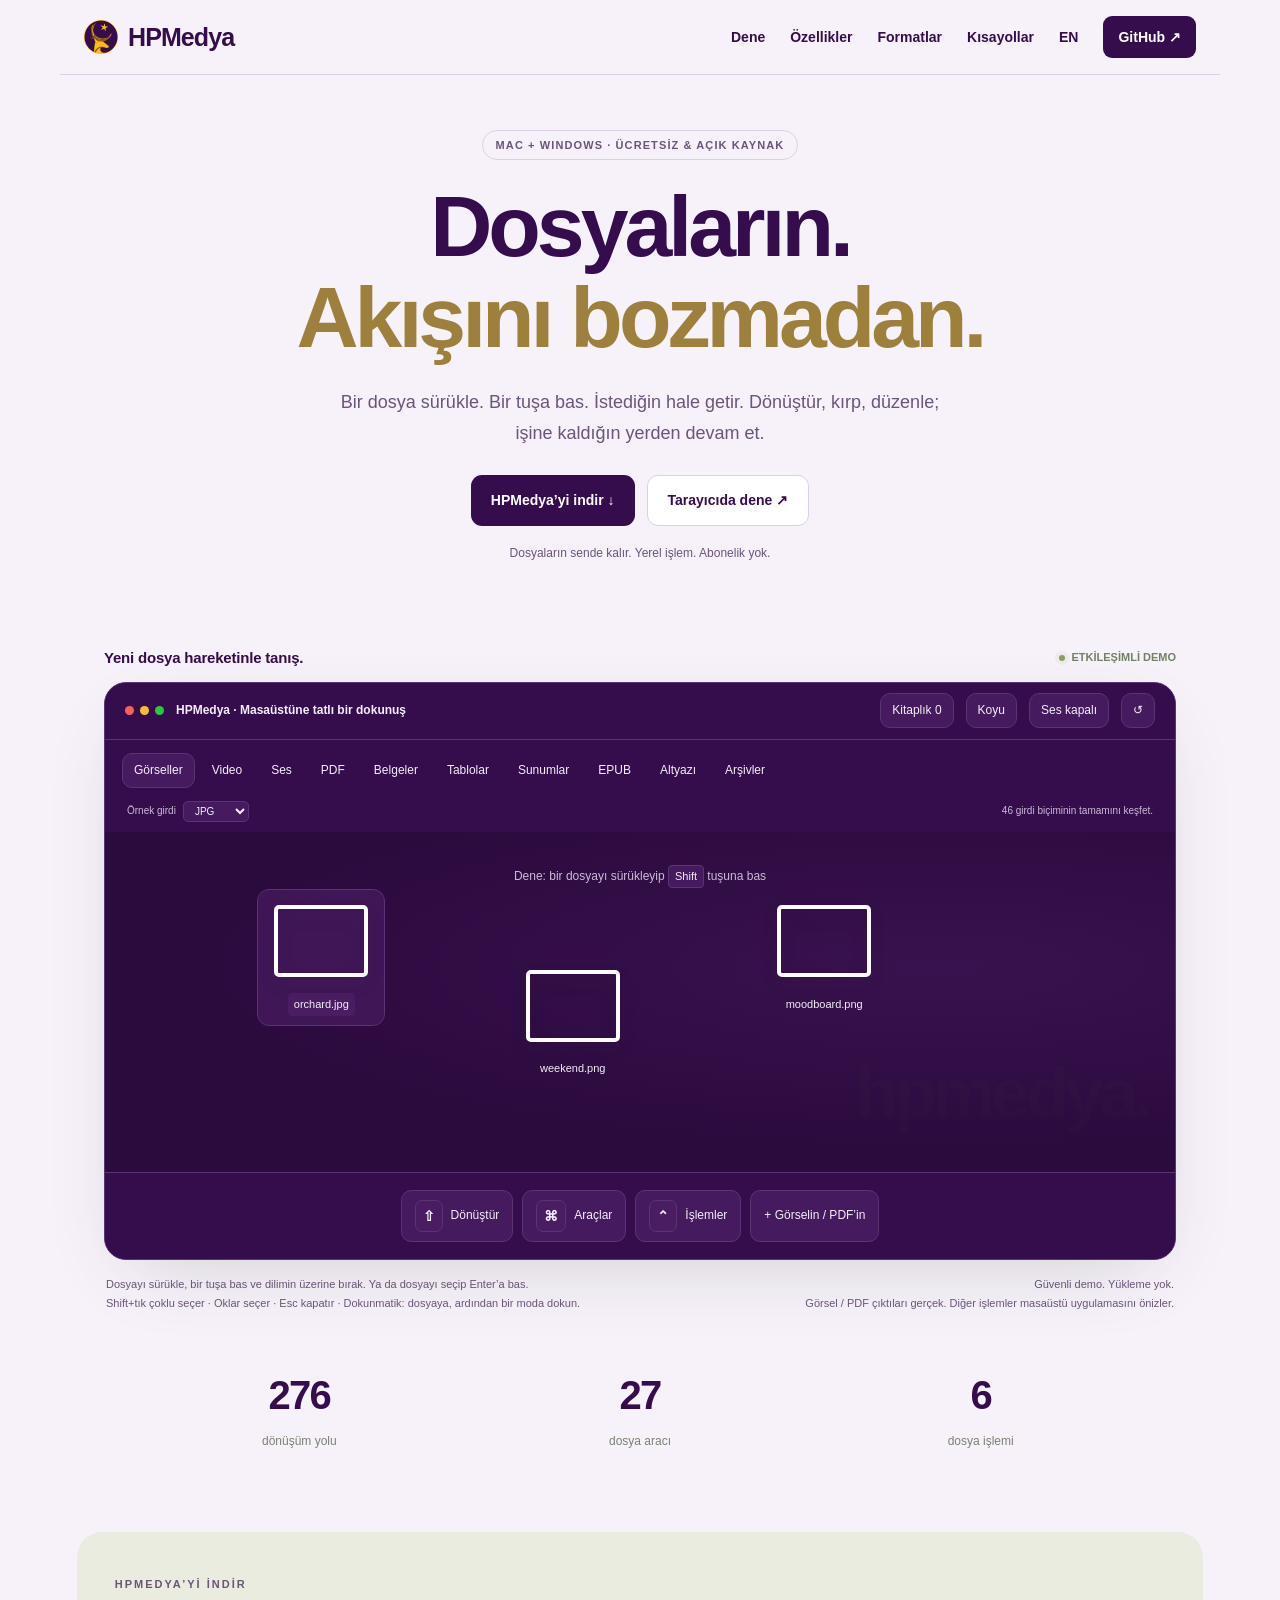
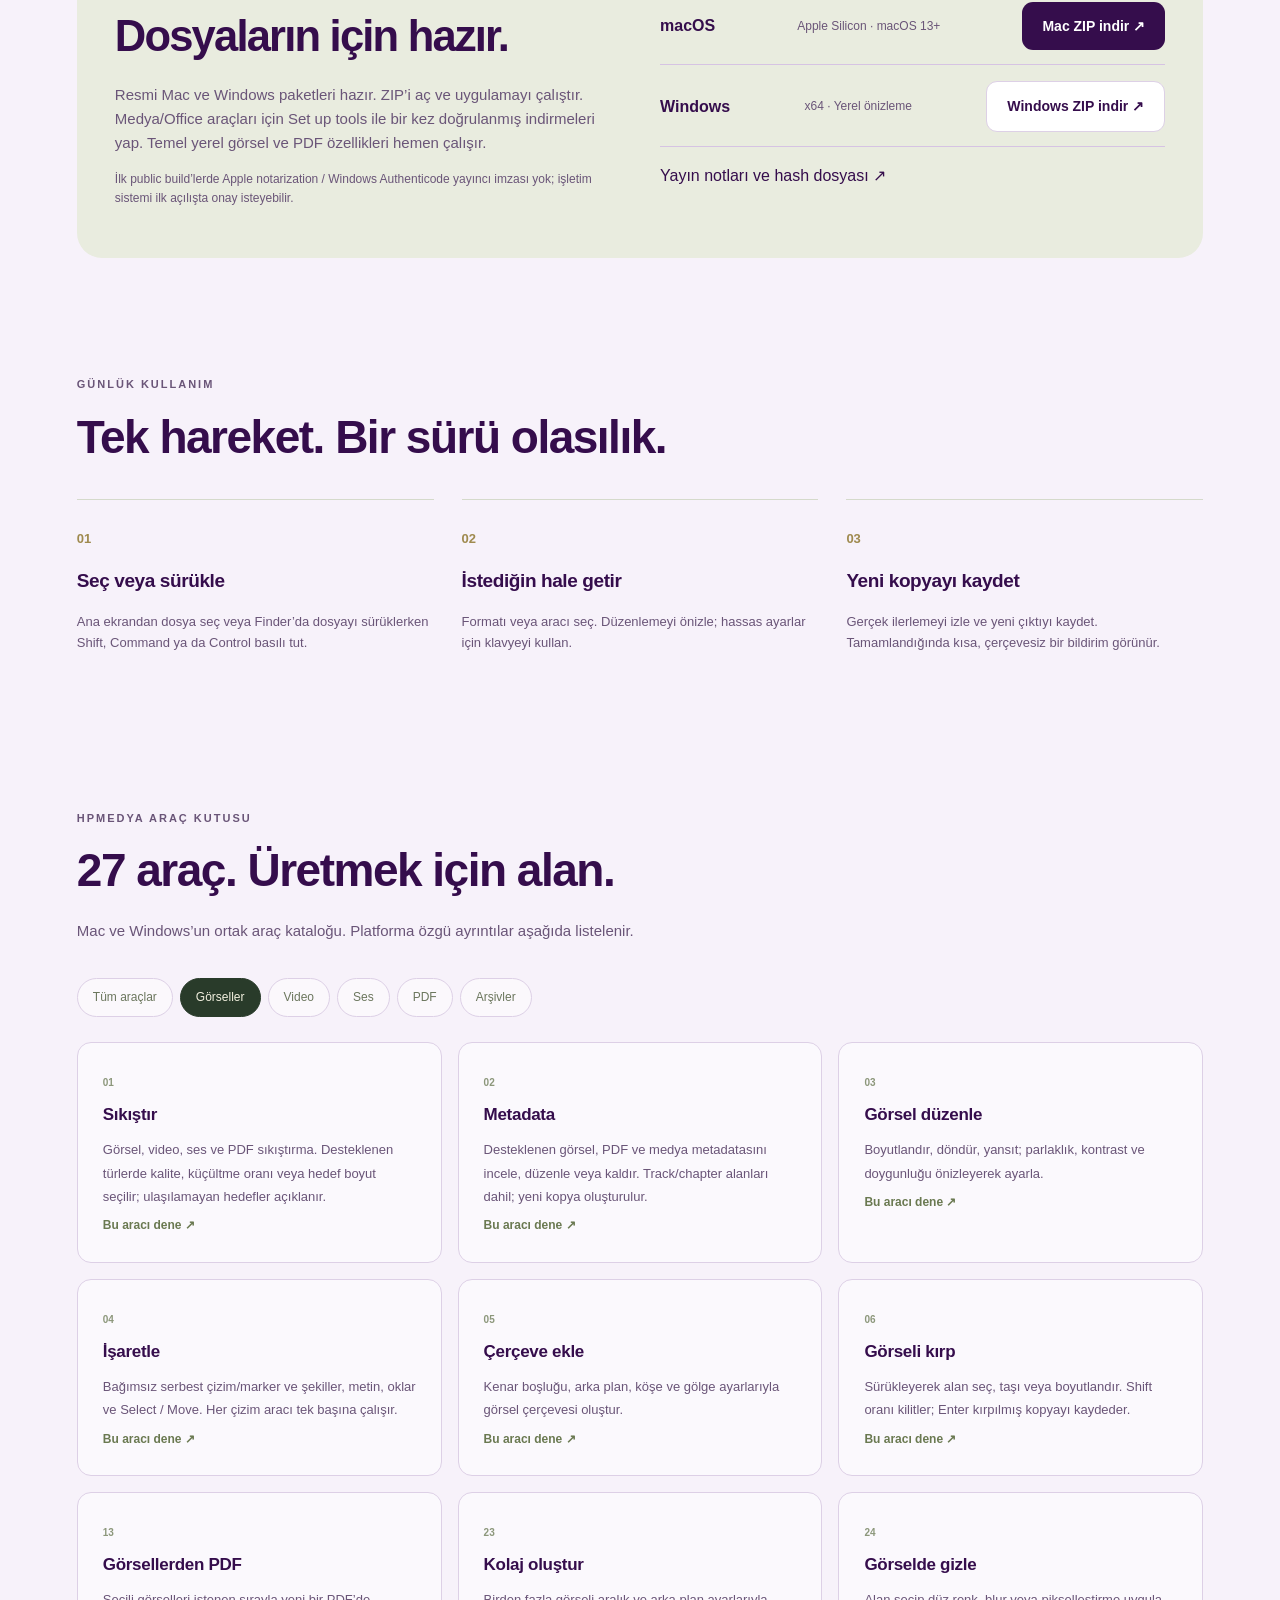
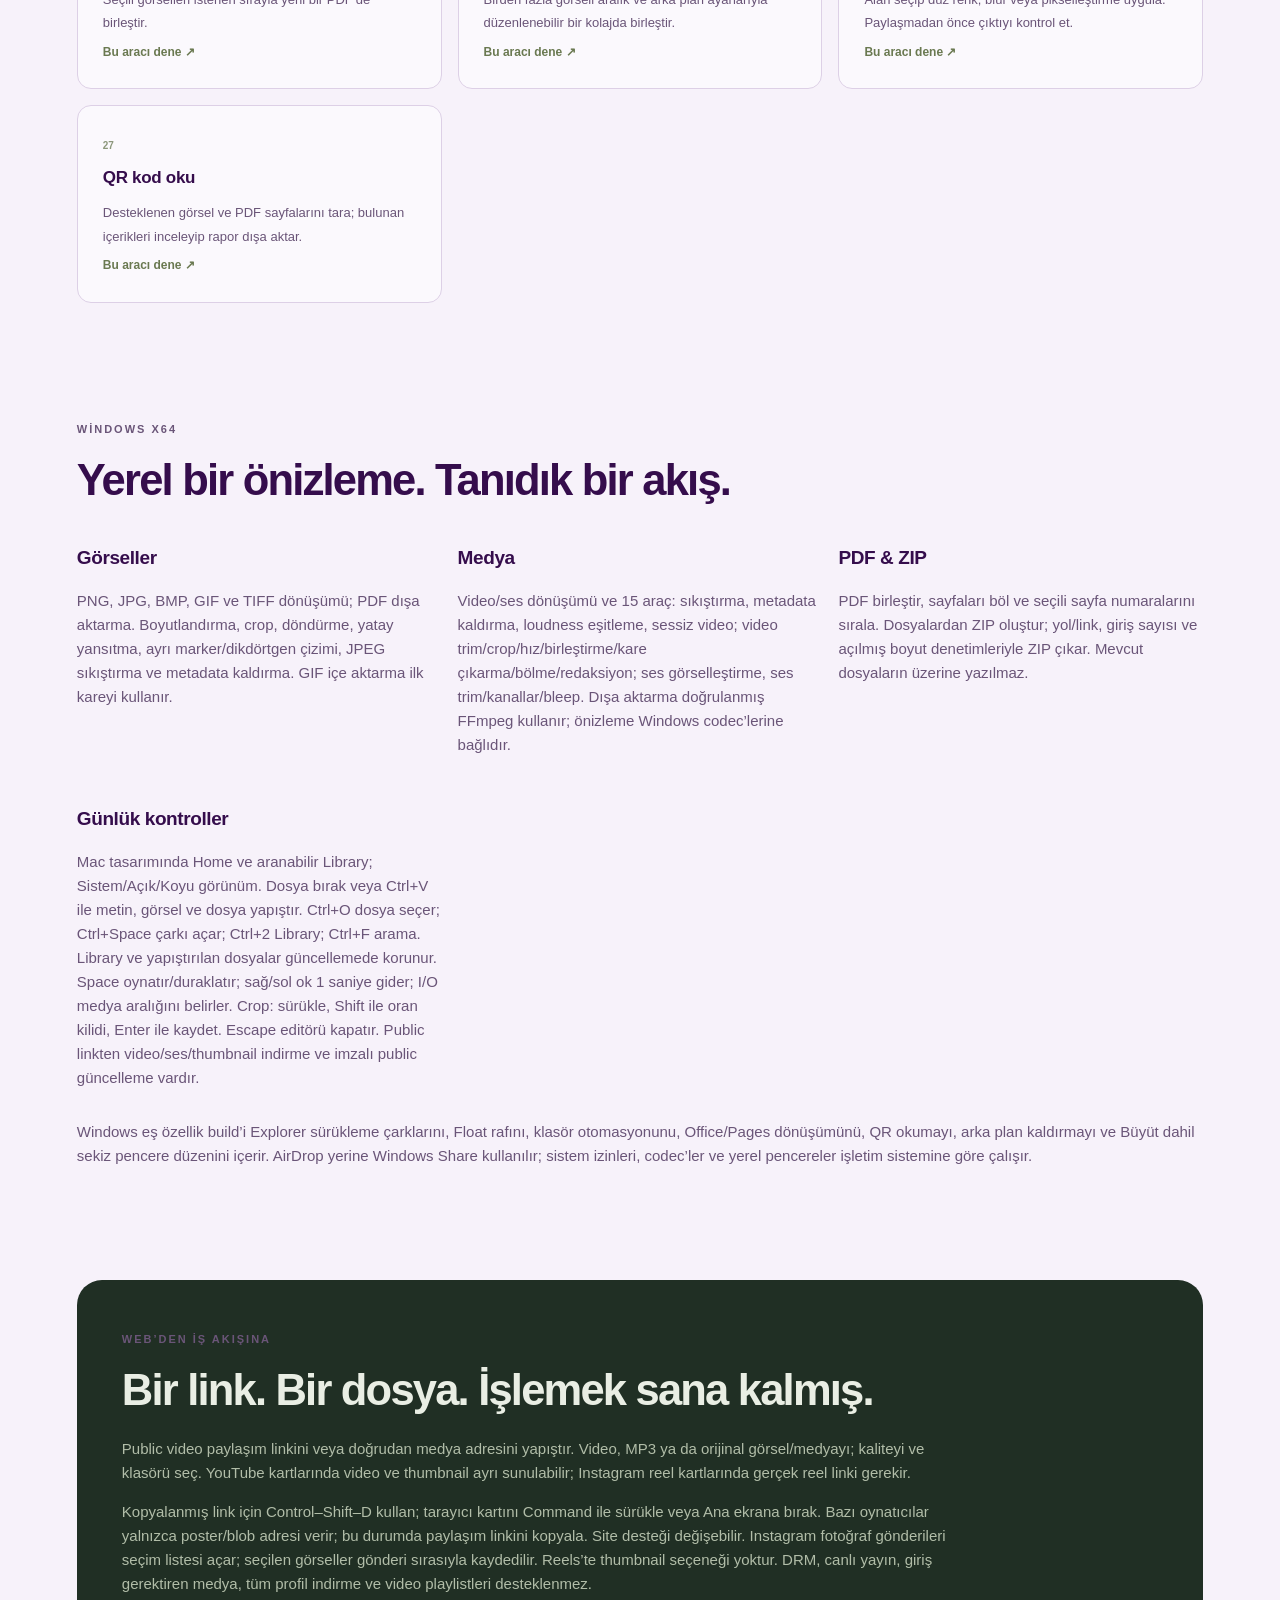
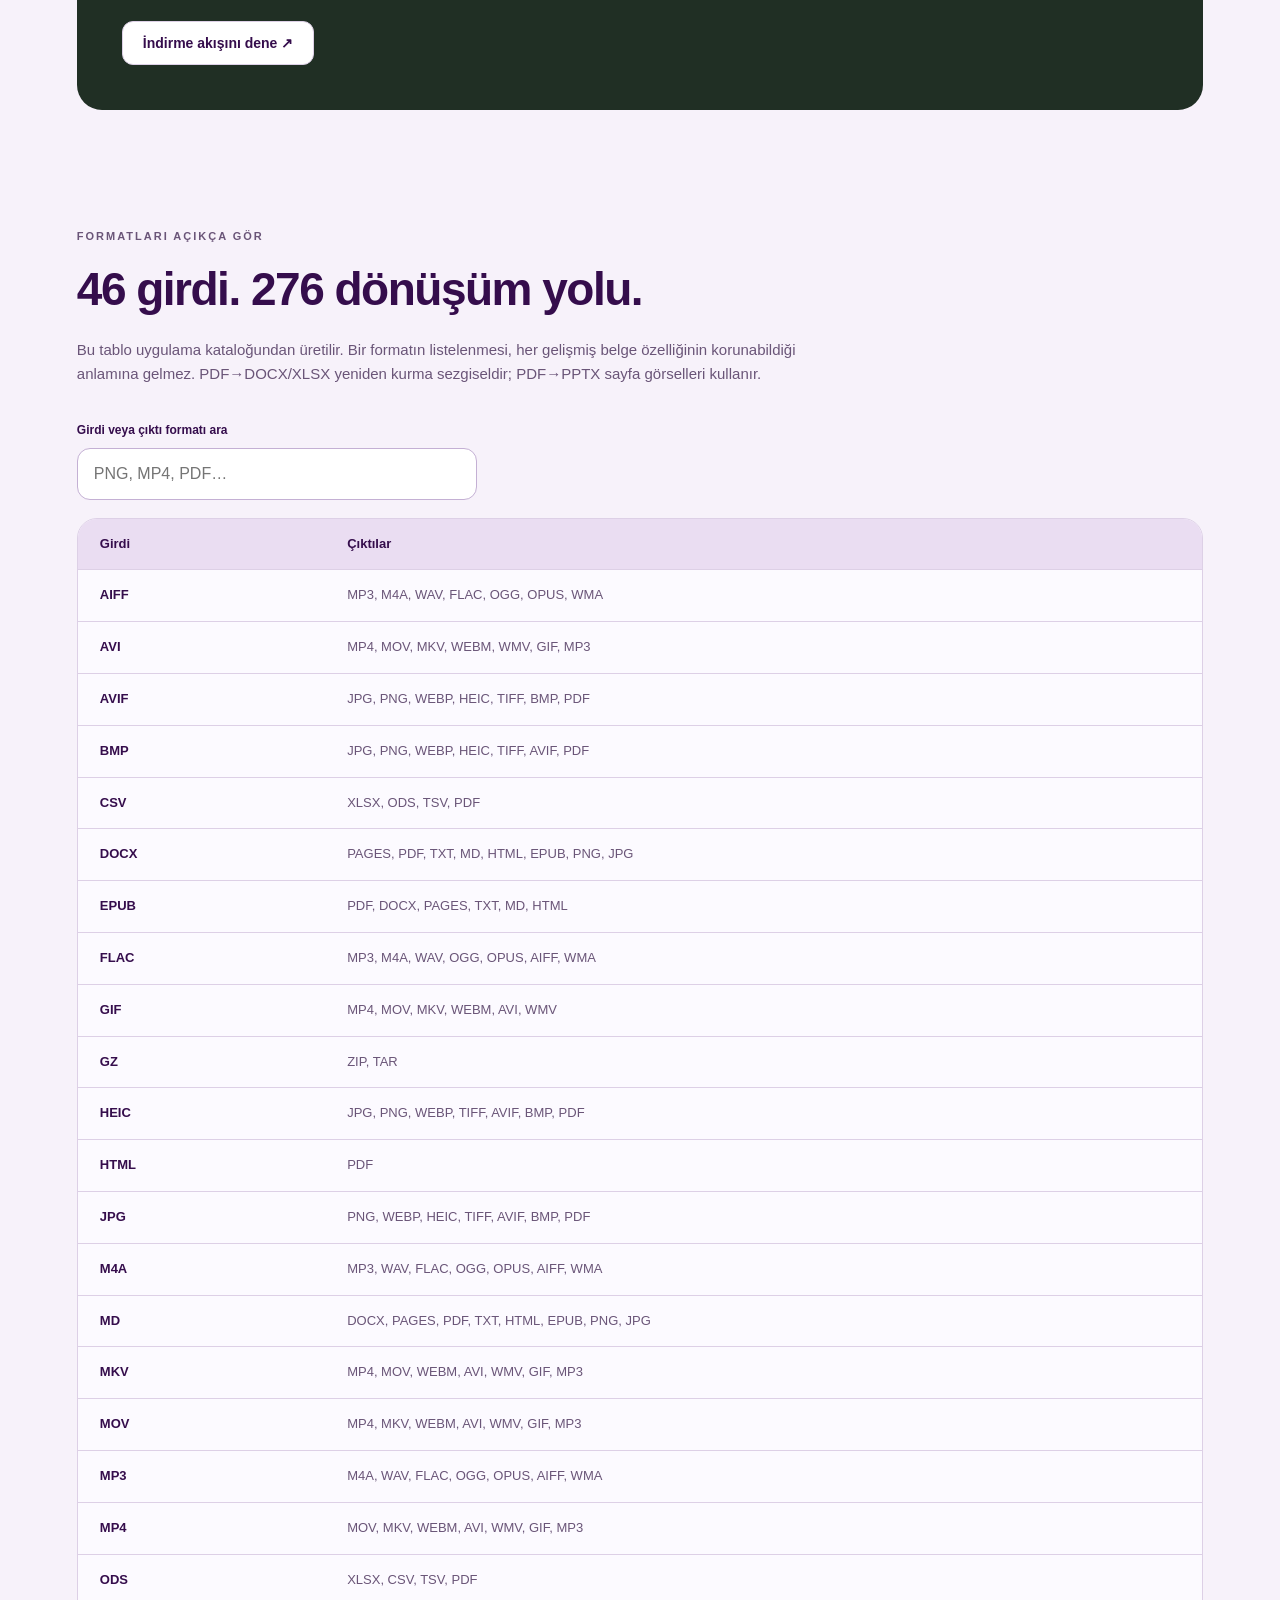
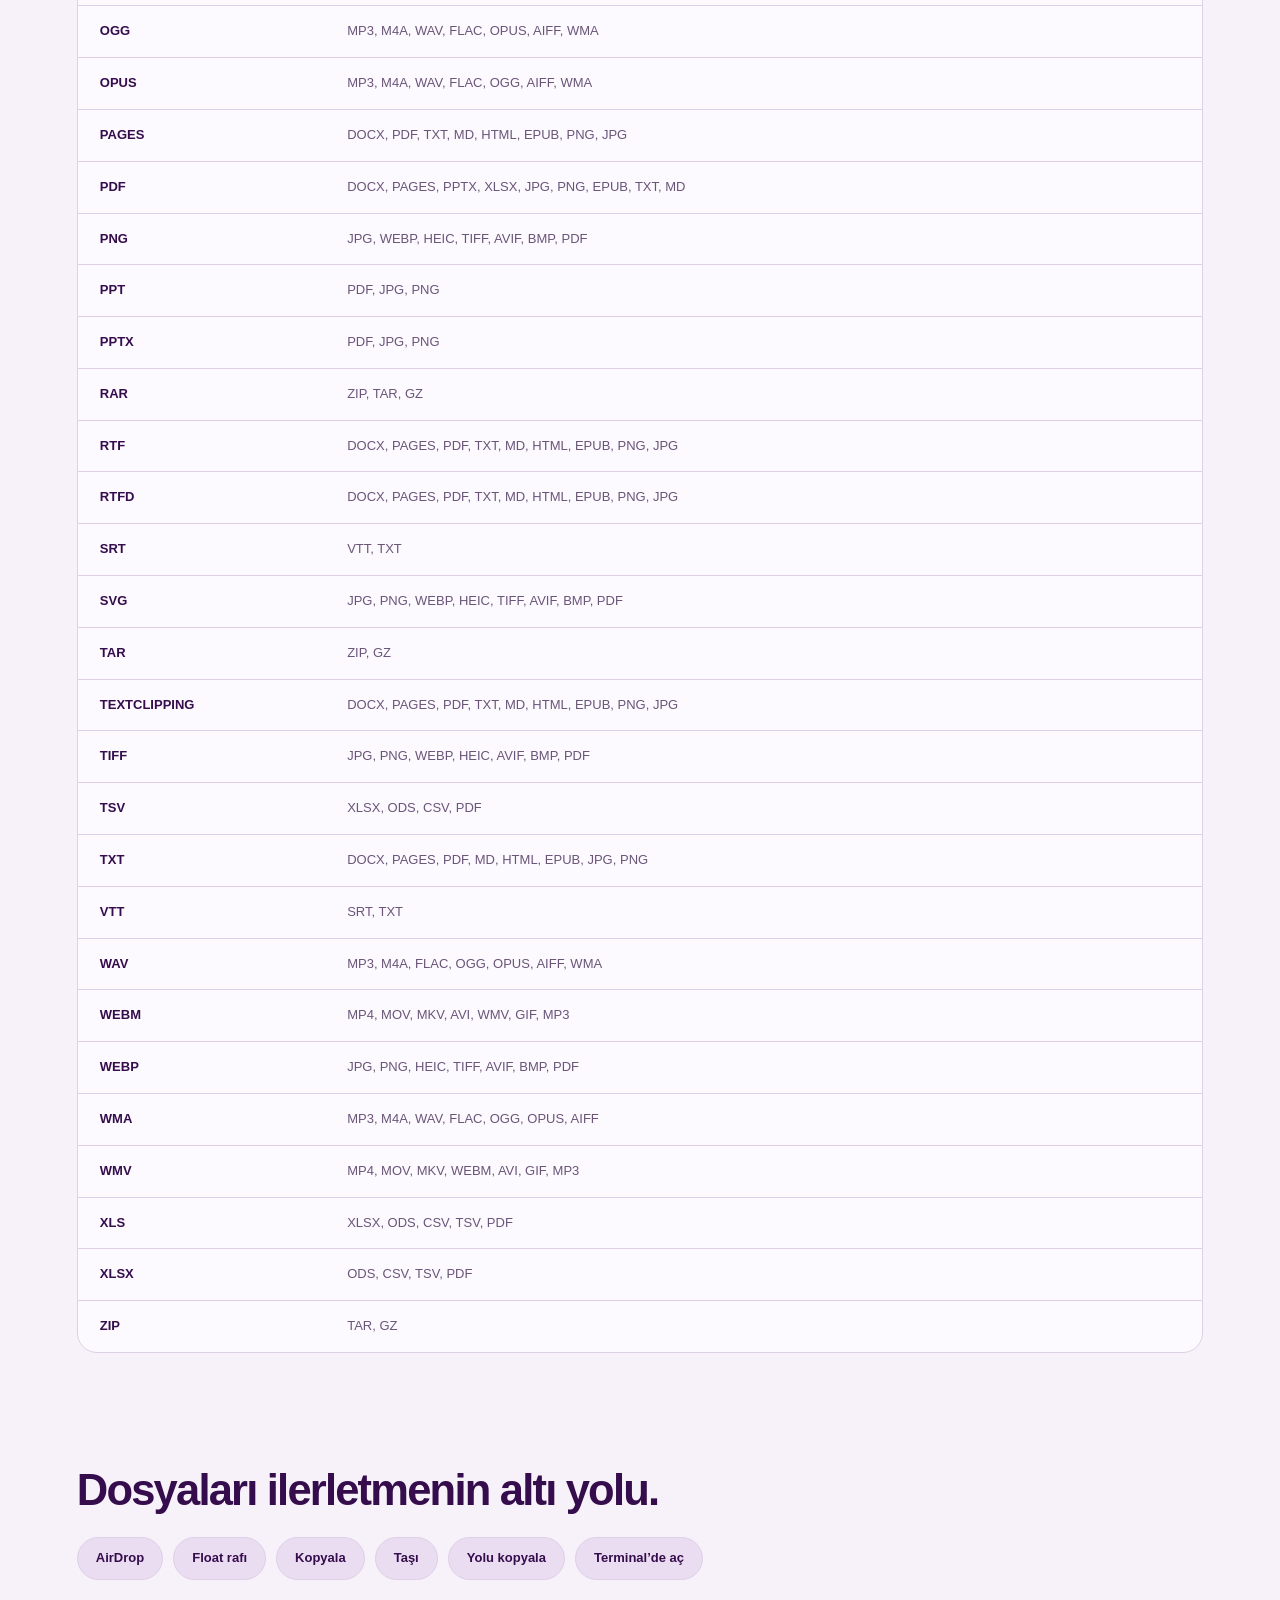
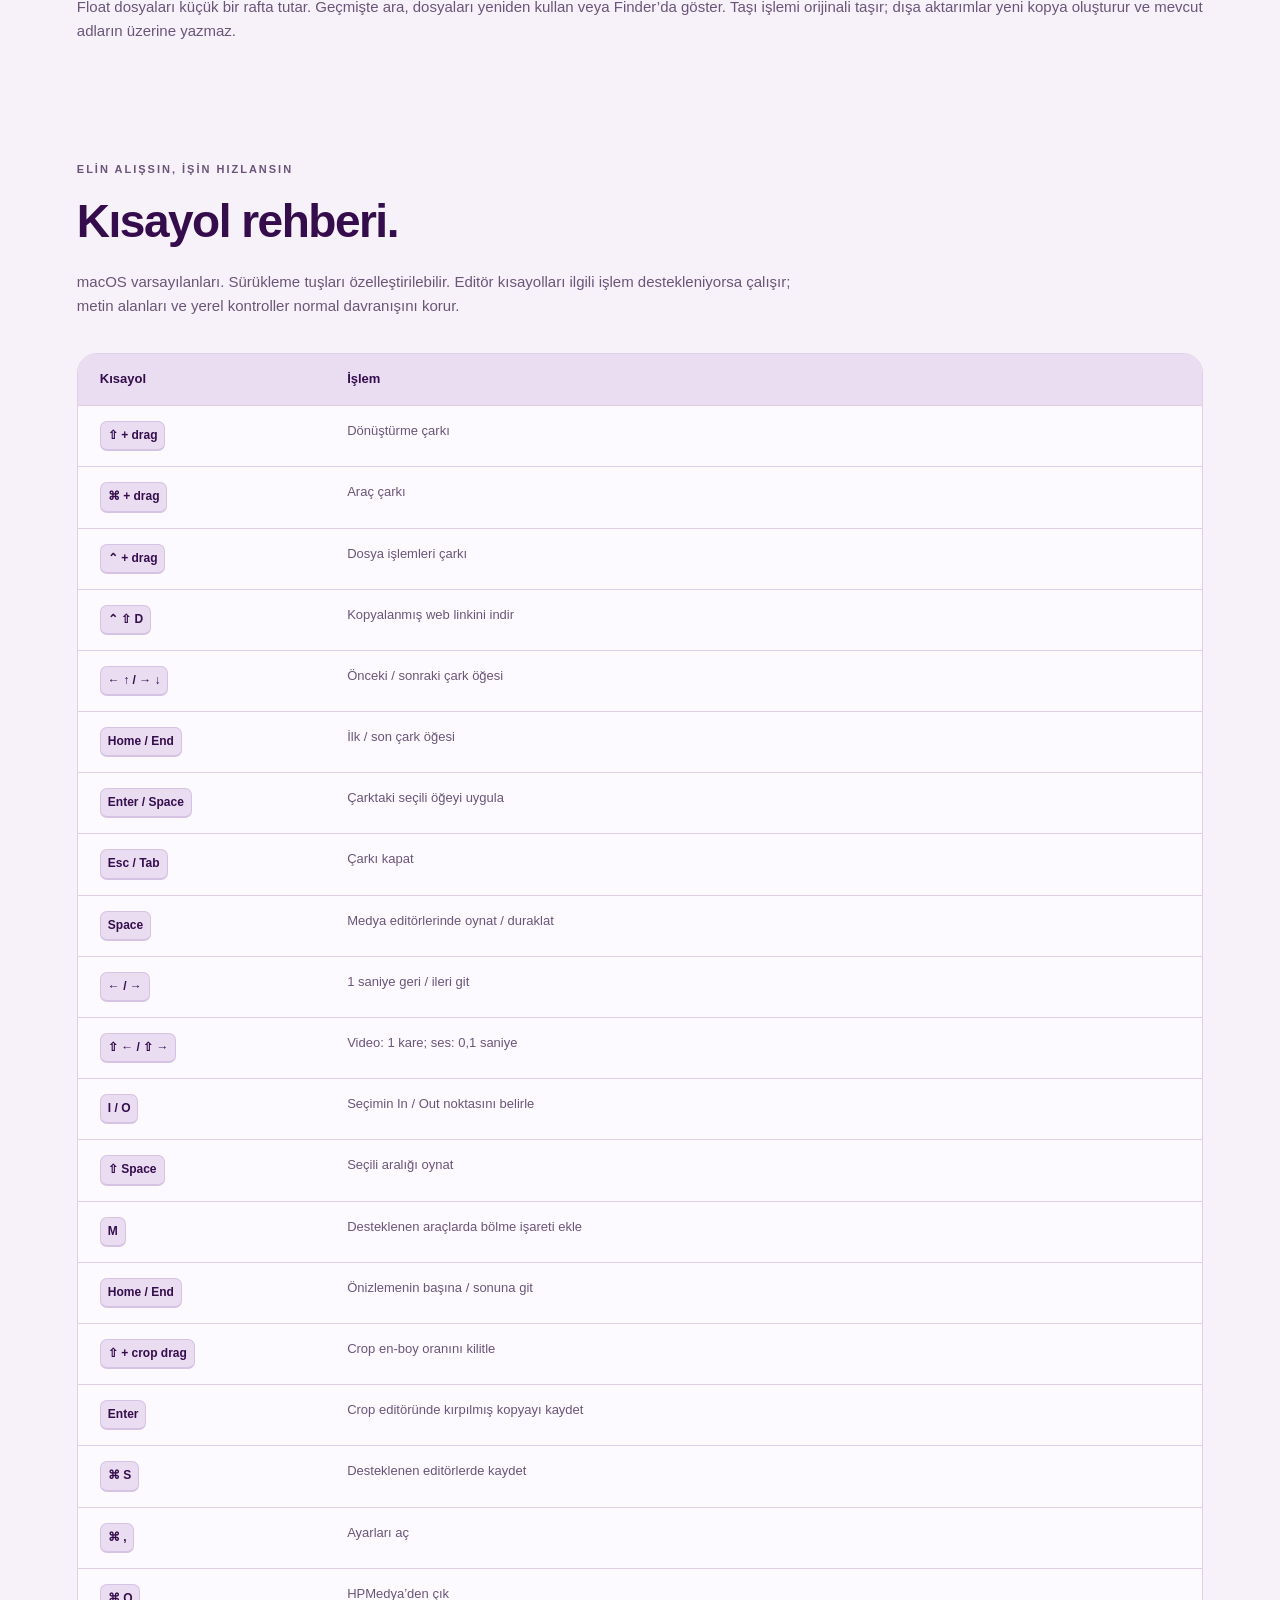
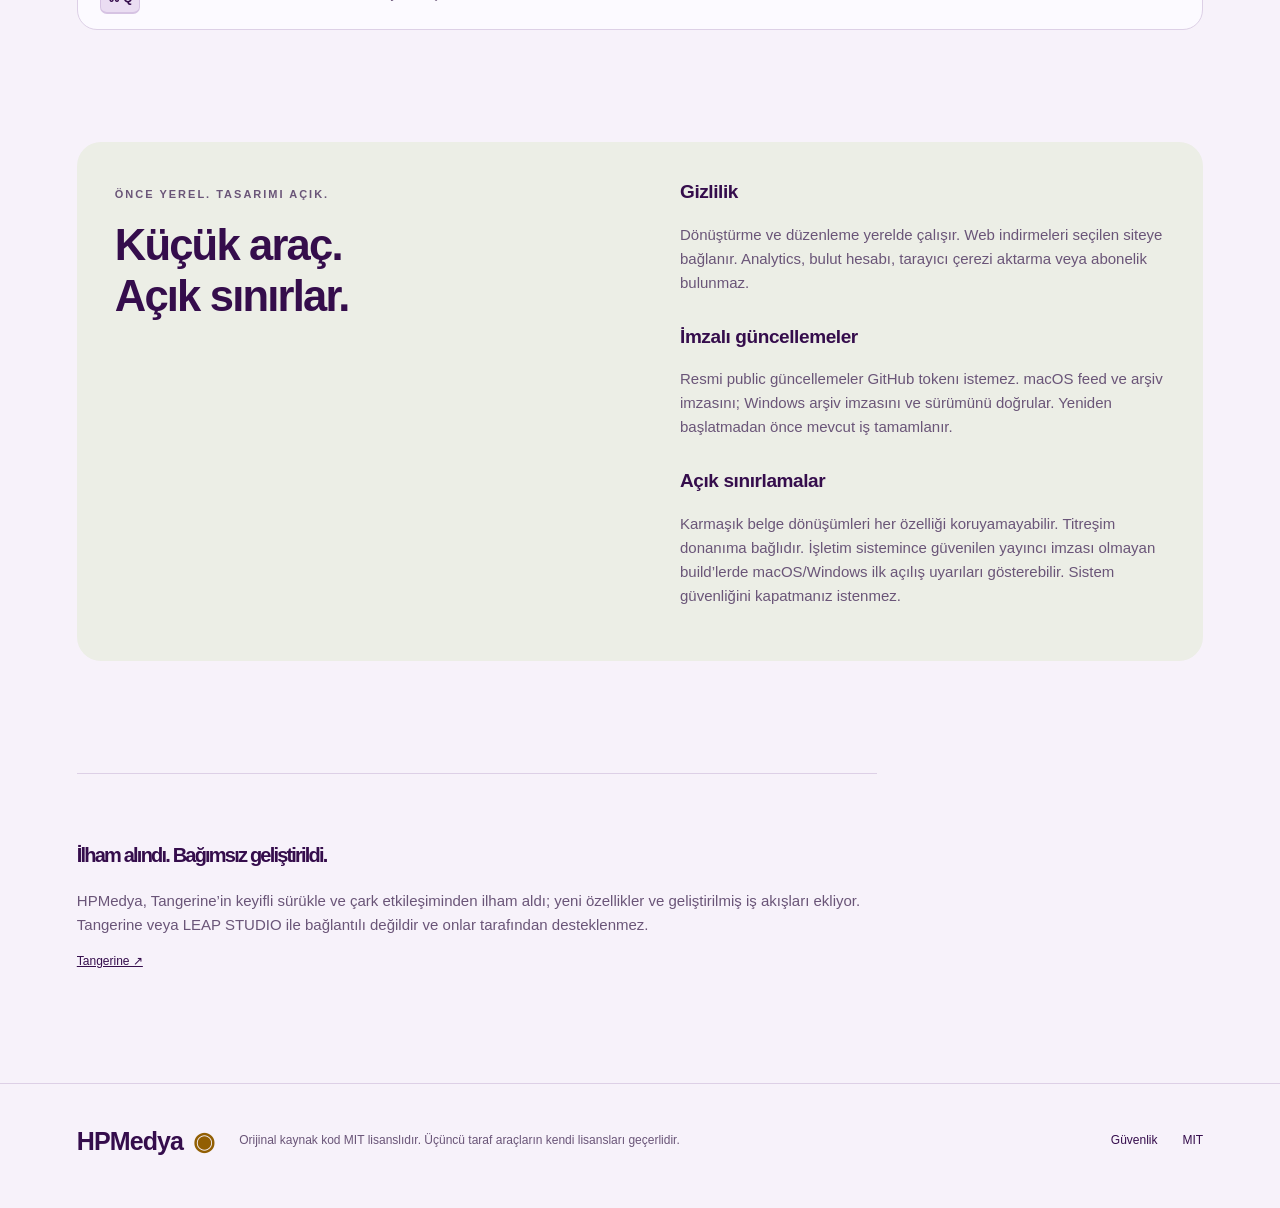
==== docs/tr/index.html @ b0096379 "Hür Portal modülü HPMedya, medya çalışanları için ücretsiz ve açık kaynaklı bir dosya dönüştürme ve " ====
<!doctype html>
<html lang="tr"><head><meta charset="utf-8"><meta name="viewport" content="width=device-width,initial-scale=1">
<meta http-equiv="Content-Security-Policy" content="default-src 'none'; img-src 'self' blob: data:; media-src 'self' blob:; style-src 'self' 'unsafe-inline'; script-src 'self'; connect-src 'self' blob:; base-uri 'none'; form-action 'none'">
<meta name="description" content="HPMedya: açık kaynaklı yerel dosya dönüştürme, düzenleme, web indirme ve sürükleme çarkı. Tüm özellikler, formatlar ve kısayollar.">
<title>HPMedya — Dosyaların için tatlı bir kolaylık</title><link rel="icon" href="../assets/hpmedya.png"><link rel="stylesheet" href="../assets/site.css?v=b176ace747cf"><link rel="stylesheet" href="../assets/playground.css?v=bc2a0850b4ce"><script src="../assets/vendor/pdf-lib.min.js" defer></script><script src="../assets/playground.js?v=bc2a0850b4ce" defer></script></head>
<body><a class="skip" href="#main">İçeriğe geç</a><header><a class="brand" href="#"><img src="../assets/hpmedya.png" alt="" width="42" height="42">HPMedya</a><nav aria-label="Ana gezinme"><a href="#playground">Dene</a><a href="#features">Özellikler</a><a href="#formats">Formatlar</a><a href="#shortcuts">Kısayollar</a><a href="../index.html">EN</a><a class="nav-github" href="https://github.com/gencturkler/hur-medya">GitHub ↗</a></nav></header>
<main id="main"><section class="hero"><span class="eyebrow">MAC + WINDOWS · ÜCRETSİZ & AÇIK KAYNAK</span><h1>Dosyaların.<br><em>Akışını bozmadan.</em></h1><p class="intro">Bir dosya sürükle. Bir tuşa bas. İstediğin hale getir. Dönüştür, kırp, düzenle; işine kaldığın yerden devam et.</p><div class="hero-actions"><a class="button primary" href="#download">HPMedya’yi indir ↓</a><a class="button secondary" href="#playground">Tarayıcıda dene ↗</a></div><p class="subtle">Dosyaların sende kalır. Yerel işlem. Abonelik yok.</p></section>
<section id="playground" aria-label="Etkileşimli HPMedya demosu"><div class="live-loading">Demo masaüstün hazırlanıyor…</div><noscript><p class="demo-noscript">Etkileşimli demo için JavaScript’i aç. Aşağıdaki gerçek kullanım kaydını da izleyebilirsin.</p></noscript></section>
<div class="demo-stats"><div><strong>276</strong><span>dönüşüm yolu</span></div><div><strong>27</strong><span>dosya aracı</span></div><div><strong>6</strong><span>dosya işlemi</span></div></div>

<section class="status" id="download"><div><span class="eyebrow">HPMedya’yi indir</span><h2>Dosyaların için hazır.</h2><p>Resmi Mac ve Windows paketleri hazır. ZIP’i aç ve uygulamayı çalıştır. Medya/Office araçları için Set up tools ile bir kez doğrulanmış indirmeleri yap. Temel yerel görsel ve PDF özellikleri hemen çalışır.</p><p class="subtle">İlk public build’lerde Apple notarization / Windows Authenticode yayıncı imzası yok; işletim sistemi ilk açılışta onay isteyebilir.</p></div><div class="platforms"><div><strong>macOS</strong><span>Apple Silicon · macOS 13+</span><a class="button primary" href="https://github.com/gencturkler/hur-medya/releases/latest/download/HPMedya-macOS-arm64.zip">Mac ZIP indir ↗</a></div><div><strong>Windows</strong><span>x64 · Yerel önizleme</span><a class="button secondary" href="https://github.com/gencturkler/hur-medya/releases/latest/download/HPMedya-Windows-x64.zip">Windows ZIP indir ↗</a></div><a href="https://github.com/gencturkler/hur-medya/releases/latest">Yayın notları ve hash dosyası ↗</a></div></section>
<section class="flow"><div class="section-heading"><span class="eyebrow">Günlük kullanım</span><h2>Tek hareket. Bir sürü olasılık.</h2></div><div class="flow-grid"><article><b>01</b><h3>Seç veya sürükle</h3><p>Ana ekrandan dosya seç veya Finder’da dosyayı sürüklerken Shift, Command ya da Control basılı tut.</p></article><article><b>02</b><h3>İstediğin hale getir</h3><p>Formatı veya aracı seç. Düzenlemeyi önizle; hassas ayarlar için klavyeyi kullan.</p></article><article><b>03</b><h3>Yeni kopyayı kaydet</h3><p>Gerçek ilerlemeyi izle ve yeni çıktıyı kaydet. Tamamlandığında kısa, çerçevesiz bir bildirim görünür.</p></article></div></section>
<section id="features"><div class="section-heading"><span class="eyebrow">HPMedya araç kutusu</span><h2>27 araç. Üretmek için alan.</h2><p>Mac ve Windows’un ortak araç kataloğu. Platforma özgü ayrıntılar aşağıda listelenir.</p></div><div class="tool-grid"><article class="tool"><span class="tool-number">01</span><h3>Sıkıştır</h3><p>Görsel, video, ses ve PDF sıkıştırma. Desteklenen türlerde kalite, küçültme oranı veya hedef boyut seçilir; ulaşılamayan hedefler açıklanır.</p><button class="try-tool" data-try-tool="compress">Bu aracı dene ↗</button></article><article class="tool"><span class="tool-number">02</span><h3>Metadata</h3><p>Desteklenen görsel, PDF ve medya metadatasını incele, düzenle veya kaldır. Track/chapter alanları dahil; yeni kopya oluşturulur.</p><button class="try-tool" data-try-tool="removeMetadata">Bu aracı dene ↗</button></article><article class="tool"><span class="tool-number">03</span><h3>Görsel düzenle</h3><p>Boyutlandır, döndür, yansıt; parlaklık, kontrast ve doygunluğu önizleyerek ayarla.</p><button class="try-tool" data-try-tool="editImage">Bu aracı dene ↗</button></article><article class="tool"><span class="tool-number">04</span><h3>İşaretle</h3><p>Bağımsız serbest çizim/marker ve şekiller, metin, oklar ve Select / Move. Her çizim aracı tek başına çalışır.</p><button class="try-tool" data-try-tool="annotateImage">Bu aracı dene ↗</button></article><article class="tool"><span class="tool-number">05</span><h3>Çerçeve ekle</h3><p>Kenar boşluğu, arka plan, köşe ve gölge ayarlarıyla görsel çerçevesi oluştur.</p><button class="try-tool" data-try-tool="frameImage">Bu aracı dene ↗</button></article><article class="tool"><span class="tool-number">06</span><h3>Görseli kırp</h3><p>Sürükleyerek alan seç, taşı veya boyutlandır. Shift oranı kilitler; Enter kırpılmış kopyayı kaydeder.</p><button class="try-tool" data-try-tool="cropImage">Bu aracı dene ↗</button></article><article class="tool"><span class="tool-number">07</span><h3>Ses seviyesini eşitle</h3><p>Önce ses yüksekliği analiz edilir; hedef loudness, aralık ve true-peak değerleriyle kopya kaydedilir.</p><button class="try-tool" data-try-tool="normalizeAudio">Bu aracı dene ↗</button></article><article class="tool"><span class="tool-number">08</span><h3>Video sesini kaldır</h3><p>Video akışını koruyarak sessiz bir kopya oluştur.</p><button class="try-tool" data-try-tool="muteVideo">Bu aracı dene ↗</button></article><article class="tool"><span class="tool-number">09</span><h3>Video kırp</h3><p>Önizle, In/Out tutamaçlarını sürükle, seçimi taşı ve aralığı dışa aktar. Klavyeyle oynatma, gezinme ve I/O kesimi kolaylaştırır.</p><button class="try-tool" data-try-tool="trimVideo">Bu aracı dene ↗</button></article><article class="tool"><span class="tool-number">10</span><h3>PDF böl</h3><p>Sayfa aralıklarını ve dosya başına sayfa sayısını seçerek PDF’yi tek tek veya gruplar halinde böl.</p><button class="try-tool" data-try-tool="splitPDF">Bu aracı dene ↗</button></article><article class="tool"><span class="tool-number">11</span><h3>PDF düzenle</h3><p>Sayfaları sırala, çıkar ve döndür. Eşit genişlik seçeneği, belge özelliklerinin güvenle korunabildiği dosyalarda kullanılır.</p><button class="try-tool" data-try-tool="organizePDF">Bu aracı dene ↗</button></article><article class="tool"><span class="tool-number">12</span><h3>Arşiv aç</h3><p>ZIP, TAR, GZIP ve RAR arşivlerini yeni klasöre çıkar. Yol ve link denetimleri klasör dışına yazmayı engeller.</p><button class="try-tool" data-try-tool="extractArchive">Bu aracı dene ↗</button></article><article class="tool"><span class="tool-number">13</span><h3>Görsellerden PDF</h3><p>Seçili görselleri istenen sırayla yeni bir PDF’de birleştir.</p><button class="try-tool" data-try-tool="createPDF">Bu aracı dene ↗</button></article><article class="tool"><span class="tool-number">14</span><h3>PDF birleştir</h3><p>Birden fazla PDF’yi desteklenen sayfa içeriği ve gezinme özellikleri korunarak birleştir; orijinaller değişmez.</p><button class="try-tool" data-try-tool="mergePDF">Bu aracı dene ↗</button></article><article class="tool"><span class="tool-number">15</span><h3>Video alanını kırp</h3><p>Video önizlemesinde alan seç. Sürükle, boyutlandır; Shift ile oranı kilitle, Enter ile kopyayı dışa aktar.</p><button class="try-tool" data-try-tool="cropVideo">Bu aracı dene ↗</button></article><article class="tool"><span class="tool-number">16</span><h3>Video hızını değiştir</h3><p>Önizleme kontrolleriyle video hızını ve buna eşlik eden ses temposunu değiştir.</p><button class="try-tool" data-try-tool="changeVideoSpeed">Bu aracı dene ↗</button></article><article class="tool"><span class="tool-number">17</span><h3>Videoları birleştir</h3><p>Klipleri sırayla birleştir; boyut, kare hızı ve ses düzeni tutarlı bir çıktıya uyarlanır.</p><button class="try-tool" data-try-tool="joinVideos">Bu aracı dene ↗</button></article><article class="tool"><span class="tool-number">18</span><h3>Videodan kare al</h3><p>Zaman noktalarını seçip kareleri yeni PNG dosyaları olarak kaydet.</p><button class="try-tool" data-try-tool="videoSnapshots">Bu aracı dene ↗</button></article><article class="tool"><span class="tool-number">19</span><h3>Video böl</h3><p>İşaretlerden, eşit klip sayısından veya aralıklardan böl. İstenmeyen parçaları çıkar; kalanları ayrı veya birleşik kaydet.</p><button class="try-tool" data-try-tool="splitVideo">Bu aracı dene ↗</button></article><article class="tool"><span class="tool-number">20</span><h3>Sesten video</h3><p>Ses dosyasından waveform, spektrum, frekans çubukları veya sabit görselle video oluştur.</p><button class="try-tool" data-try-tool="audioToVideo">Bu aracı dene ↗</button></article><article class="tool"><span class="tool-number">21</span><h3>Ses kırp</h3><p>Waveform önizleme, In/Out tutamaçları ve seçili aralığı oynatma. İsteğe bağlı sessizlik kesme ve klavyeyle gezinme.</p><button class="try-tool" data-try-tool="trimAudio">Bu aracı dene ↗</button></article><article class="tool"><span class="tool-number">22</span><h3>Ses kanalları</h3><p>Mono/stereo dönüşümü yap, sol/sağ seviyelerini ayarla ve kanalları önizle.</p><button class="try-tool" data-try-tool="audioChannels">Bu aracı dene ↗</button></article><article class="tool"><span class="tool-number">23</span><h3>Kolaj oluştur</h3><p>Birden fazla görseli aralık ve arka plan ayarlarıyla düzenlenebilir bir kolajda birleştir.</p><button class="try-tool" data-try-tool="createCollage">Bu aracı dene ↗</button></article><article class="tool"><span class="tool-number">24</span><h3>Görselde gizle</h3><p>Alan seçip düz renk, blur veya pikselleştirme uygula. Paylaşmadan önce çıktıyı kontrol et.</p><button class="try-tool" data-try-tool="redactImage">Bu aracı dene ↗</button></article><article class="tool"><span class="tool-number">25</span><h3>Videoda gizle</h3><p>Düz renk, blur veya pikselleştirme için dikdörtgen alanlar ve zaman aralıkları seç.</p><button class="try-tool" data-try-tool="redactVideo">Bu aracı dene ↗</button></article><article class="tool"><span class="tool-number">26</span><h3>Seste gizle</h3><p>Bleep veya sessizlikle değiştirilecek aralıkları seç; sesin geri kalanı korunur.</p><button class="try-tool" data-try-tool="redactAudio">Bu aracı dene ↗</button></article><article class="tool"><span class="tool-number">27</span><h3>QR kod oku</h3><p>Desteklenen görsel ve PDF sayfalarını tara; bulunan içerikleri inceleyip rapor dışa aktar.</p><button class="try-tool" data-try-tool="readQRCode">Bu aracı dene ↗</button></article></div></section>
<section id="windows" class="actions"><span class="eyebrow">Windows x64</span><h2>Yerel bir önizleme. Tanıdık bir akış.</h2><div class="tool-grid"><article><h3>Görseller</h3><p>PNG, JPG, BMP, GIF ve TIFF dönüşümü; PDF dışa aktarma. Boyutlandırma, crop, döndürme, yatay yansıtma, ayrı marker/dikdörtgen çizimi, JPEG sıkıştırma ve metadata kaldırma. GIF içe aktarma ilk kareyi kullanır.</p></article><article><h3>Medya</h3><p>Video/ses dönüşümü ve 15 araç: sıkıştırma, metadata kaldırma, loudness eşitleme, sessiz video; video trim/crop/hız/birleştirme/kare çıkarma/bölme/redaksiyon; ses görselleştirme, ses trim/kanallar/bleep. Dışa aktarma doğrulanmış FFmpeg kullanır; önizleme Windows codec’lerine bağlıdır.</p></article><article><h3>PDF & ZIP</h3><p>PDF birleştir, sayfaları böl ve seçili sayfa numaralarını sırala. Dosyalardan ZIP oluştur; yol/link, giriş sayısı ve açılmış boyut denetimleriyle ZIP çıkar. Mevcut dosyaların üzerine yazılmaz.</p></article><article><h3>Günlük kontroller</h3><p>Mac tasarımında Home ve aranabilir Library; Sistem/Açık/Koyu görünüm. Dosya bırak veya Ctrl+V ile metin, görsel ve dosya yapıştır. Ctrl+O dosya seçer; Ctrl+Space çarkı açar; Ctrl+2 Library; Ctrl+F arama. Library ve yapıştırılan dosyalar güncellemede korunur. Space oynatır/duraklatır; sağ/sol ok 1 saniye gider; I/O medya aralığını belirler. Crop: sürükle, Shift ile oran kilidi, Enter ile kaydet. Escape editörü kapatır. Public linkten video/ses/thumbnail indirme ve imzalı public güncelleme vardır.</p></article></div><p>Windows eş özellik build’i Explorer sürükleme çarklarını, Float rafını, klasör otomasyonunu, Office/Pages dönüşümünü, QR okumayı, arka plan kaldırmayı ve Büyüt dahil sekiz pencere düzenini içerir. AirDrop yerine Windows Share kullanılır; sistem izinleri, codec’ler ve yerel pencereler işletim sistemine göre çalışır.</p></section>
<section class="web-feature"><span class="eyebrow">Web’den iş akışına</span><h2>Bir link. Bir dosya. İşlemek sana kalmış.</h2><p>Public video paylaşım linkini veya doğrudan medya adresini yapıştır. Video, MP3 ya da orijinal görsel/medyayı; kaliteyi ve klasörü seç. YouTube kartlarında video ve thumbnail ayrı sunulabilir; Instagram reel kartlarında gerçek reel linki gerekir.</p><p>Kopyalanmış link için Control–Shift–D kullan; tarayıcı kartını Command ile sürükle veya Ana ekrana bırak. Bazı oynatıcılar yalnızca poster/blob adresi verir; bu durumda paylaşım linkini kopyala. Site desteği değişebilir. Instagram fotoğraf gönderileri seçim listesi açar; seçilen görseller gönderi sırasıyla kaydedilir. Reels’te thumbnail seçeneği yoktur. DRM, canlı yayın, giriş gerektiren medya, tüm profil indirme ve video playlistleri desteklenmez.</p><button id="try-download" class="button secondary">İndirme akışını dene ↗</button></section>
<section id="formats"><div class="section-heading"><span class="eyebrow">Formatları açıkça gör</span><h2>46 girdi. 276 dönüşüm yolu.</h2><p>Bu tablo uygulama kataloğundan üretilir. Bir formatın listelenmesi, her gelişmiş belge özelliğinin korunabildiği anlamına gelmez. PDF→DOCX/XLSX yeniden kurma sezgiseldir; PDF→PPTX sayfa görselleri kullanır.</p></div><label class="search-label" for="format-search">Girdi veya çıktı formatı ara</label><input id="format-search" type="search" placeholder="PNG, MP4, PDF…" autocomplete="off"><div class="table-wrap"><table id="format-table"><thead><tr><th>Girdi</th><th>Çıktılar</th></tr></thead><tbody><tr><th scope="row">AIFF</th><td>MP3, M4A, WAV, FLAC, OGG, OPUS, WMA</td></tr><tr><th scope="row">AVI</th><td>MP4, MOV, MKV, WEBM, WMV, GIF, MP3</td></tr><tr><th scope="row">AVIF</th><td>JPG, PNG, WEBP, HEIC, TIFF, BMP, PDF</td></tr><tr><th scope="row">BMP</th><td>JPG, PNG, WEBP, HEIC, TIFF, AVIF, PDF</td></tr><tr><th scope="row">CSV</th><td>XLSX, ODS, TSV, PDF</td></tr><tr><th scope="row">DOCX</th><td>PAGES, PDF, TXT, MD, HTML, EPUB, PNG, JPG</td></tr><tr><th scope="row">EPUB</th><td>PDF, DOCX, PAGES, TXT, MD, HTML</td></tr><tr><th scope="row">FLAC</th><td>MP3, M4A, WAV, OGG, OPUS, AIFF, WMA</td></tr><tr><th scope="row">GIF</th><td>MP4, MOV, MKV, WEBM, AVI, WMV</td></tr><tr><th scope="row">GZ</th><td>ZIP, TAR</td></tr><tr><th scope="row">HEIC</th><td>JPG, PNG, WEBP, TIFF, AVIF, BMP, PDF</td></tr><tr><th scope="row">HTML</th><td>PDF</td></tr><tr><th scope="row">JPG</th><td>PNG, WEBP, HEIC, TIFF, AVIF, BMP, PDF</td></tr><tr><th scope="row">M4A</th><td>MP3, WAV, FLAC, OGG, OPUS, AIFF, WMA</td></tr><tr><th scope="row">MD</th><td>DOCX, PAGES, PDF, TXT, HTML, EPUB, PNG, JPG</td></tr><tr><th scope="row">MKV</th><td>MP4, MOV, WEBM, AVI, WMV, GIF, MP3</td></tr><tr><th scope="row">MOV</th><td>MP4, MKV, WEBM, AVI, WMV, GIF, MP3</td></tr><tr><th scope="row">MP3</th><td>M4A, WAV, FLAC, OGG, OPUS, AIFF, WMA</td></tr><tr><th scope="row">MP4</th><td>MOV, MKV, WEBM, AVI, WMV, GIF, MP3</td></tr><tr><th scope="row">ODS</th><td>XLSX, CSV, TSV, PDF</td></tr><tr><th scope="row">OGG</th><td>MP3, M4A, WAV, FLAC, OPUS, AIFF, WMA</td></tr><tr><th scope="row">OPUS</th><td>MP3, M4A, WAV, FLAC, OGG, AIFF, WMA</td></tr><tr><th scope="row">PAGES</th><td>DOCX, PDF, TXT, MD, HTML, EPUB, PNG, JPG</td></tr><tr><th scope="row">PDF</th><td>DOCX, PAGES, PPTX, XLSX, JPG, PNG, EPUB, TXT, MD</td></tr><tr><th scope="row">PNG</th><td>JPG, WEBP, HEIC, TIFF, AVIF, BMP, PDF</td></tr><tr><th scope="row">PPT</th><td>PDF, JPG, PNG</td></tr><tr><th scope="row">PPTX</th><td>PDF, JPG, PNG</td></tr><tr><th scope="row">RAR</th><td>ZIP, TAR, GZ</td></tr><tr><th scope="row">RTF</th><td>DOCX, PAGES, PDF, TXT, MD, HTML, EPUB, PNG, JPG</td></tr><tr><th scope="row">RTFD</th><td>DOCX, PAGES, PDF, TXT, MD, HTML, EPUB, PNG, JPG</td></tr><tr><th scope="row">SRT</th><td>VTT, TXT</td></tr><tr><th scope="row">SVG</th><td>JPG, PNG, WEBP, HEIC, TIFF, AVIF, BMP, PDF</td></tr><tr><th scope="row">TAR</th><td>ZIP, GZ</td></tr><tr><th scope="row">TEXTCLIPPING</th><td>DOCX, PAGES, PDF, TXT, MD, HTML, EPUB, PNG, JPG</td></tr><tr><th scope="row">TIFF</th><td>JPG, PNG, WEBP, HEIC, AVIF, BMP, PDF</td></tr><tr><th scope="row">TSV</th><td>XLSX, ODS, CSV, PDF</td></tr><tr><th scope="row">TXT</th><td>DOCX, PAGES, PDF, MD, HTML, EPUB, JPG, PNG</td></tr><tr><th scope="row">VTT</th><td>SRT, TXT</td></tr><tr><th scope="row">WAV</th><td>MP3, M4A, FLAC, OGG, OPUS, AIFF, WMA</td></tr><tr><th scope="row">WEBM</th><td>MP4, MOV, MKV, AVI, WMV, GIF, MP3</td></tr><tr><th scope="row">WEBP</th><td>JPG, PNG, HEIC, TIFF, AVIF, BMP, PDF</td></tr><tr><th scope="row">WMA</th><td>MP3, M4A, WAV, FLAC, OGG, OPUS, AIFF</td></tr><tr><th scope="row">WMV</th><td>MP4, MOV, MKV, WEBM, AVI, GIF, MP3</td></tr><tr><th scope="row">XLS</th><td>XLSX, ODS, CSV, TSV, PDF</td></tr><tr><th scope="row">XLSX</th><td>ODS, CSV, TSV, PDF</td></tr><tr><th scope="row">ZIP</th><td>TAR, GZ</td></tr></tbody></table></div></section>
<section class="actions"><h2>Dosyaları ilerletmenin altı yolu.</h2><div class="action-list"><span>AirDrop</span><span>Float rafı</span><span>Kopyala</span><span>Taşı</span><span>Yolu kopyala</span><span>Terminal’de aç</span></div><p>Float dosyaları küçük bir rafta tutar. Geçmişte ara, dosyaları yeniden kullan veya Finder’da göster. Taşı işlemi orijinali taşır; dışa aktarımlar yeni kopya oluşturur ve mevcut adların üzerine yazmaz.</p></section>
<section id="shortcuts"><div class="section-heading"><span class="eyebrow">Elin alışsın, işin hızlansın</span><h2>Kısayol rehberi.</h2><p>macOS varsayılanları. Sürükleme tuşları özelleştirilebilir. Editör kısayolları ilgili işlem destekleniyorsa çalışır; metin alanları ve yerel kontroller normal davranışını korur.</p></div><div class="table-wrap"><table><thead><tr><th>Kısayol</th><th>İşlem</th></tr></thead><tbody><tr><th scope="row"><kbd>⇧ + drag</kbd></th><td>Dönüştürme çarkı</td></tr><tr><th scope="row"><kbd>⌘ + drag</kbd></th><td>Araç çarkı</td></tr><tr><th scope="row"><kbd>⌃ + drag</kbd></th><td>Dosya işlemleri çarkı</td></tr><tr><th scope="row"><kbd>⌃ ⇧ D</kbd></th><td>Kopyalanmış web linkini indir</td></tr><tr><th scope="row"><kbd>← ↑ / → ↓</kbd></th><td>Önceki / sonraki çark öğesi</td></tr><tr><th scope="row"><kbd>Home / End</kbd></th><td>İlk / son çark öğesi</td></tr><tr><th scope="row"><kbd>Enter / Space</kbd></th><td>Çarktaki seçili öğeyi uygula</td></tr><tr><th scope="row"><kbd>Esc / Tab</kbd></th><td>Çarkı kapat</td></tr><tr><th scope="row"><kbd>Space</kbd></th><td>Medya editörlerinde oynat / duraklat</td></tr><tr><th scope="row"><kbd>← / →</kbd></th><td>1 saniye geri / ileri git</td></tr><tr><th scope="row"><kbd>⇧ ← / ⇧ →</kbd></th><td>Video: 1 kare; ses: 0,1 saniye</td></tr><tr><th scope="row"><kbd>I / O</kbd></th><td>Seçimin In / Out noktasını belirle</td></tr><tr><th scope="row"><kbd>⇧ Space</kbd></th><td>Seçili aralığı oynat</td></tr><tr><th scope="row"><kbd>M</kbd></th><td>Desteklenen araçlarda bölme işareti ekle</td></tr><tr><th scope="row"><kbd>Home / End</kbd></th><td>Önizlemenin başına / sonuna git</td></tr><tr><th scope="row"><kbd>⇧ + crop drag</kbd></th><td>Crop en-boy oranını kilitle</td></tr><tr><th scope="row"><kbd>Enter</kbd></th><td>Crop editöründe kırpılmış kopyayı kaydet</td></tr><tr><th scope="row"><kbd>⌘ S</kbd></th><td>Desteklenen editörlerde kaydet</td></tr><tr><th scope="row"><kbd>⌘ ,</kbd></th><td>Ayarları aç</td></tr><tr><th scope="row"><kbd>⌘ Q</kbd></th><td>HPMedya’den çık</td></tr></tbody></table></div></section>
<section class="trust"><div><span class="eyebrow">Önce yerel. Tasarımı açık.</span><h2>Küçük araç.<br>Açık sınırlar.</h2></div><div><h3>Gizlilik</h3><p>Dönüştürme ve düzenleme yerelde çalışır. Web indirmeleri seçilen siteye bağlanır. Analytics, bulut hesabı, tarayıcı çerezi aktarma veya abonelik bulunmaz.</p><h3>İmzalı güncellemeler</h3><p>Resmi public güncellemeler GitHub tokenı istemez. macOS feed ve arşiv imzasını; Windows arşiv imzasını ve sürümünü doğrular. Yeniden başlatmadan önce mevcut iş tamamlanır.</p><h3>Açık sınırlamalar</h3><p>Karmaşık belge dönüşümleri her özelliği koruyamayabilir. Titreşim donanıma bağlıdır. İşletim sistemince güvenilen yayıncı imzası olmayan build’lerde macOS/Windows ilk açılış uyarıları gösterebilir. Sistem güvenliğini kapatmanız istenmez.</p></div></section>
<section class="inspiration"><h2>İlham alındı. Bağımsız geliştirildi.</h2><p>HPMedya, Tangerine’in keyifli sürükle ve çark etkileşiminden ilham aldı; yeni özellikler ve geliştirilmiş iş akışları ekliyor. Tangerine veya LEAP STUDIO ile bağlantılı değildir ve onlar tarafından desteklenmez.</p><a href="https://tangerineformac.com/">Tangerine ↗</a></section></main>
<footer><a class="brand" href="#">HPMedya <span>◉</span></a><p>Orijinal kaynak kod MIT lisanslıdır. Üçüncü taraf araçların kendi lisansları geçerlidir.</p><a href="https://github.com/gencturkler/hur-medya/blob/main/SECURITY.md">Güvenlik</a><a href="https://github.com/gencturkler/hur-medya/blob/main/LICENSE">MIT</a></footer></body></html>
---- docs/assets/site.css ----
:root{color-scheme:light;--cream:#f7f2fa;--forest:#350d4c;--sage:#eaddf2;--gold:#fdbe0f;--line:#ddd0e6;--muted:#6a5578}*{box-sizing:border-box}html{scroll-behavior:smooth;scroll-padding-top:96px}body{margin:0;background:var(--cream);color:var(--forest);font-family:ui-rounded,-apple-system,BlinkMacSystemFont,"Segoe UI",sans-serif;line-height:1.6}a{color:inherit;text-decoration:none}a:hover{text-decoration:underline;text-underline-offset:5px}a:focus-visible,button:focus-visible,input:focus-visible{outline:3px solid #925f03;outline-offset:5px}.skip{position:absolute;left:20px;top:-80px;padding:12px;background:var(--gold);z-index:10}.skip:focus{top:12px}header{position:sticky;top:0;z-index:5;display:flex;align-items:center;justify-content:space-between;gap:24px;padding:20px max(6vw,24px);background:#f7f2faf2;border-bottom:1px solid var(--line);backdrop-filter:blur(14px)}.brand{display:flex;align-items:center;gap:10px;font-size:25px;font-weight:800;letter-spacing:-1px}nav{display:flex;align-items:center;gap:24px;font-size:14px;font-weight:600}.nav-github{background:var(--forest);color:var(--cream);padding:9px 16px;border-radius:40px}main,footer{max-width:1280px;margin:0 auto;padding:0 6vw}section{margin:112px 0}.hero{display:grid;grid-template-columns:1.1fr 1fr;gap:50px;align-items:center;margin:72px 0 108px;min-height:520px}.eyebrow{text-transform:uppercase;letter-spacing:2px;font-size:11px;font-weight:800;color:var(--muted)}h1{font-size:clamp(48px,6.6vw,87px);letter-spacing:-4px;line-height:1.06;margin:18px 0 24px;font-weight:780}h2{font-size:clamp(30px,3.4vw,44px);letter-spacing:-1.8px;line-height:1.15;margin:15px 0 22px}h3{line-height:1.25;letter-spacing:-.4px;font-size:19px}p{color:var(--muted);font-size:15px}.intro{font-size:19px;line-height:1.65;max-width:470px}.hero-actions{display:flex;gap:12px;flex-wrap:wrap;margin:30px 0 18px}.button{display:inline-flex;align-items:center;justify-content:center;padding:13px 21px;border-radius:15px;font-size:14px;font-weight:750;transition:transform .18s,background .18s}.button:hover{transform:translateY(-2px);text-decoration:none}.primary{background:var(--forest);color:var(--cream)}.secondary{background:var(--sage);color:var(--forest);border:1px solid var(--line)}.subtle{font-size:12px}.illustration{position:relative;display:grid;place-items:center;min-height:460px;background:radial-gradient(ellipse at center,#eaddf2,transparent 69%)}.wheel{position:relative;width:316px;height:316px;border-radius:50%;background:var(--forest);border:11px solid #d6c3e3;box-shadow:0 25px 45px #350d4c1a;transform:rotate(-8deg)}.wheel:before,.wheel:after{content:"";position:absolute;background:#7a5a90;inset:0;width:2px;margin:auto;transform:rotate(45deg)}.wheel:after{transform:rotate(-45deg)}.wheel-center{position:absolute;inset:88px;border:5px solid #7a5a90;border-radius:50%;display:grid;place-items:center;z-index:2;background:#451a5e}.petal{position:absolute;color:var(--cream);font-size:11px;font-weight:750;letter-spacing:1px;z-index:1;transform:rotate(8deg)}.p1{top:35px;left:108px;color:var(--gold)}.p2{right:22px;top:140px}.p3{bottom:35px;left:116px}.p4{left:10px;top:140px}.file{position:absolute;z-index:3;display:flex;align-items:center;gap:10px;padding:16px 22px;background:#ffffff;box-shadow:0 12px 28px #350d4c17;border:1px solid var(--line);border-radius:17px;font-size:22px}.file span{font-size:12px;font-weight:650}.float-a{left:0;top:28px;transform:rotate(-7deg);animation:float 6s ease-in-out infinite}.float-b{right:-14px;bottom:70px;transform:rotate(7deg);animation:float 6s ease-in-out -3s infinite}.done{position:absolute;bottom:8px;left:25px;background:var(--sage);border:1px solid #d6c3e3;padding:14px 22px;border-radius:16px;font-size:12px;font-weight:650;box-shadow:0 10px 20px #350d4c0b}.status{background:var(--forest);color:var(--cream);border-radius:30px;padding:38px;display:grid;grid-template-columns:1fr 1fr;gap:40px}.status p,.status .eyebrow{color:#d9cbe3}.platforms{display:flex;flex-direction:column;justify-content:center;gap:16px}.platforms>div{display:flex;align-items:center;justify-content:space-between;gap:10px;flex-wrap:wrap;border-bottom:1px solid #5a3474;padding-bottom:14px}.platforms span{font-size:12px;color:#d9cbe3}.pill{border:1px solid #8a6aa0;padding:3px 10px;border-radius:30px}.muted{opacity:.7}.section-heading{max-width:720px;margin-bottom:35px}.flow-grid{display:grid;grid-template-columns:repeat(3,1fr);gap:28px}.flow-grid article{padding:24px 0;border-top:1px solid var(--line)}.flow b{color:#925f03;font-size:13px}.tool-grid{display:grid;grid-template-columns:repeat(3,1fr);gap:16px}.tool{padding:24px;border:1px solid var(--line);border-radius:20px;background:#fcfaff;transition:transform .18s,border-color .18s}.tool:hover{transform:translateY(-3px);border-color:#b9a2c9}.tool-number{font-size:11px;font-weight:800;color:#925f03}.tool h3{margin:10px 0}.tool p{font-size:13px;margin-bottom:0}.web-feature{padding:45px;border-radius:30px;background:var(--sage)}.web-feature p{max-width:850px}.table-wrap{overflow:auto;border:1px solid var(--line);border-radius:20px;background:#fcfaff;margin-top:18px}table{border-collapse:collapse;width:100%;text-align:left;font-size:13px}th,td{padding:15px 22px;border-bottom:1px solid var(--line);vertical-align:top}tbody tr:last-child>*{border-bottom:0}thead{background:var(--sage)}tbody th{font-weight:750;width:22%}tbody td{color:var(--muted)}kbd{font-family:inherit;font-size:12px;white-space:nowrap;background:var(--sage);border:1px solid #d6c3e3;border-bottom-width:2px;border-radius:7px;padding:4px 7px;display:inline-block}.search-label{display:block;font-size:12px;font-weight:750;margin-bottom:8px}input{font:inherit;color:var(--forest);border:1px solid #c4b0d4;border-radius:13px;padding:12px 16px;background:#ffffff;width:min(100%,400px)}.action-list{display:flex;flex-wrap:wrap;gap:10px}.action-list span{border:1px solid var(--line);padding:10px 18px;border-radius:40px;background:var(--sage);font-size:13px;font-weight:650}.trust{display:grid;grid-template-columns:1fr 1fr;gap:80px}.trust h3{margin-top:30px}.trust h3:first-child{margin-top:0}.inspiration{border-top:1px solid var(--line);padding-top:55px;max-width:800px}.inspiration h2{font-size:29px}.inspiration a{text-decoration:underline}footer{display:flex;align-items:center;gap:25px;border-top:1px solid var(--line);padding-top:35px;padding-bottom:45px;font-size:12px}footer p{flex:1;font-size:12px}.brand span{color:#925f03}tr[hidden]{display:none}@keyframes float{50%{translate:0 -10px}}@media(max-width:950px){.hero{gap:15px}.wheel{scale:.88}.float-b{right:0}.file{padding:12px}.tool-grid{grid-template-columns:repeat(2,1fr)}nav{gap:16px}.status{grid-template-columns:1fr;gap:20px}h1{letter-spacing:-3px}.trust{gap:35px}}@media(max-width:650px){header{padding:14px 20px}.brand{font-size:22px}nav{gap:12px;font-size:12px}nav a:nth-child(2),nav a:nth-child(3){display:none}.nav-github{padding:7px 11px}main,footer{padding-left:22px;padding-right:22px}.hero{grid-template-columns:1fr;margin-top:45px;gap:18px;min-height:0}.hero h1{font-size:59px}.intro{font-size:17px}.illustration{min-height:405px}.wheel{scale:.92}.float-a{left:6px}.float-b{right:0}.done{left:15px;bottom:0}.tool-grid,.flow-grid,.trust{grid-template-columns:1fr}.tool{padding:22px}.status,.web-feature{padding:28px}.status{border-radius:23px}section{margin:74px 0}.platforms>div{gap:8px}.platforms strong{width:100%}.trust{gap:20px}th,td{padding:13px}footer{flex-wrap:wrap;gap:14px}footer p{flex-basis:100%;order:2;margin:0}}@media(prefers-reduced-motion:reduce){html{scroll-behavior:auto}*,*:before,*:after{animation:none!important;transition:none!important}}
/* Real app media stays static until the visitor starts the demo. */
.showcase{border-top:1px solid var(--line);padding-top:50px}.demo-player{overflow:hidden;border:1px solid var(--line);border-radius:24px;background:var(--cream);box-shadow:0 18px 50px #350d4c10}.demo-player video{display:block;width:100%;height:auto;aspect-ratio:16/9;max-height:78vh;background:var(--cream)}.demo-links{display:flex;flex-wrap:wrap;align-items:center;justify-content:space-between;gap:12px;font-size:13px}.demo-links a,.showcase .subtle a{text-decoration:underline;text-underline-offset:4px}.demo-links span{font-size:12px}.demo-transcript{font-size:14px;color:var(--muted);margin:22px 0 35px}.demo-transcript summary{cursor:pointer;font-weight:700;color:var(--forest)}.demo-transcript ol{padding-left:22px}.screenshot-grid{display:grid;grid-template-columns:repeat(2,minmax(0,1fr));gap:22px}.screenshot-card{margin:0;overflow:hidden;border:1px solid var(--line);border-radius:20px;background:#ffffff}.screenshot-card>a{display:flex;align-items:center;justify-content:center;height:330px;padding:20px;background:#efe6f4}.screenshot-card img{display:block;max-width:100%;max-height:100%;width:auto;height:auto;object-fit:contain;border-radius:10px;box-shadow:0 6px 20px #350d4c10}.screenshot-card figcaption{padding:18px 22px}.screenshot-card strong,.screenshot-card span{display:block}.screenshot-card strong{font-size:15px}.screenshot-card span{font-size:13px;color:var(--muted);margin-top:5px}.showcase video:focus-visible,.showcase summary:focus-visible{outline:3px solid #925f03;outline-offset:4px}@media(max-width:650px){.screenshot-grid{grid-template-columns:1fr}.screenshot-card>a{height:310px}.demo-player{border-radius:14px}.demo-player video{max-height:none}.showcase{padding-top:30px}}

@media(max-width:650px){nav a[href="#shortcuts"]{display:none}.nav-github{white-space:nowrap}}
---- docs/assets/playground.css ----
:root{--paper:#f7f2fa;--ink:#350d4c;--muted:#6a5578;--pear:#fdbe0f;--green:#350d4c;--line:#ddd0e6}html{scroll-behavior:smooth;scroll-padding-top:90px}body{background:var(--paper);color:var(--ink);font-family:ui-sans-serif,-apple-system,BlinkMacSystemFont,"Segoe UI",sans-serif}header{max-width:1160px;background:var(--paper);border-bottom:1px solid var(--line);padding:16px 24px;position:relative;z-index:4}header nav{gap:25px}.brand{font-weight:730;letter-spacing:-.9px}.brand img{width:34px;height:34px;border-radius:10px}.nav-github{background:var(--ink);color:white!important;border-radius:9px;padding:10px 15px}.hero{display:block!important;max-width:1120px;text-align:center;padding:76px 24px 20px;min-height:0}.hero h1{font-size:clamp(48px,7vw,86px);line-height:1.06;letter-spacing:-4px;font-weight:620;margin:24px auto;max-width:950px}.hero h1 em{font-style:normal;color:#9c803c}.hero .intro{max-width:600px;margin:0 auto;font-size:18px;line-height:1.7}.hero-actions{justify-content:center;margin-top:27px}.hero .eyebrow{font-size:11px;border:1px solid var(--line);padding:8px 13px;border-radius:20px;letter-spacing:1.1px}.button{font-size:14px;border-radius:11px;padding:13px 20px}.button.primary{background:var(--ink);color:#fff}.button.secondary{background:#fff;border:1px solid var(--line)}.hero .subtle{font-size:12px}.illustration{display:none}.live-intro{max-width:1120px;margin:auto;padding:24px 24px 0}.live-title{display:flex;align-items:center;justify-content:space-between;margin-bottom:15px;gap:20px}.live-title h2{font-size:15px;letter-spacing:-.2px;margin:0}.live-label{font-size:11px;font-weight:650;color:#708263;display:flex;align-items:center;gap:7px}.live-label:before{content:"";width:6px;height:6px;border-radius:100%;background:#8b9d67;box-shadow:0 0 0 4px #8b9d6716}.live-subtitle{font-size:12px;color:var(--muted);margin:0}.desktop{border:1px solid #dddccf;border-radius:22px;background:#eeeee7;box-shadow:0 25px 75px -30px #373c313a;overflow:hidden;position:relative;isolation:isolate}.desktop-toolbar{height:57px;background:#ffffffa8;border-bottom:1px solid #d9dbd2;display:flex;align-items:center;padding:0 20px;gap:20px}.window-dots{display:flex;gap:6px}.window-dots i{width:9px;height:9px;background:#d4d7cc;border-radius:100%}.desktop-title{font-size:12px;font-weight:600;flex:1}.desktop-toolbar button,.desktop-tabs button,.keystrip button,.utility-button{font:inherit;font-size:12px;border:1px solid var(--line);background:#ffffffb3;border-radius:8px;padding:7px 11px;cursor:pointer;color:var(--ink)}.desktop-toolbar button:hover,.utility-button:hover{border-color:#a3af8d}.desktop-tabs{display:flex;gap:5px;overflow-x:auto;padding:13px 17px;background:#ffffff40;scrollbar-width:thin}.desktop-tabs button{white-space:nowrap;border-color:transparent;background:transparent}.desktop-tabs button[aria-selected=true]{background:#fff;border-color:#daddd0;box-shadow:0 2px 3px #28302009}.demo-stage{height:340px;position:relative;touch-action:none;user-select:none;background:radial-gradient(ellipse at 78% 40%,#dce1c554,transparent 65%),radial-gradient(ellipse at 22% 78%,#e5d6b564,transparent 60%)}.stage-watermark{position:absolute;bottom:23px;right:25px;font-size:70px;letter-spacing:-4px;font-weight:740;color:#56643e09;pointer-events:none}.demo-file{position:absolute;width:126px;min-height:135px;display:flex;align-items:center;flex-direction:column;gap:9px;border:0;background:transparent;touch-action:none;cursor:grab;padding:9px;border-radius:11px;font:inherit;color:var(--ink)}.demo-file:active{cursor:grabbing}.demo-file[aria-pressed=true]{background:#c5d0b63b;outline:1px solid #b3bd9c77}.demo-file:focus-visible{outline:2px solid #6f814d;outline-offset:3px}.demo-file .file-preview{height:85px;width:94px;display:flex;align-items:center;justify-content:center;filter:drop-shadow(0 8px 8px #26312415);transition:transform .2s}.demo-file:hover .file-preview{transform:translateY(-4px) rotate(-3deg)}.demo-file img{width:94px;height:72px;object-fit:cover;border:4px solid white;border-radius:5px;pointer-events:none}.file-sheet{background:white;width:67px;height:83px;border-radius:4px 14px 4px 4px;border:1px solid #d7d9ce;display:flex;flex-direction:column;align-items:center;justify-content:center;gap:8px;font-size:11px;font-weight:750;color:var(--muted)}.file-sheet svg{width:26px;height:26px}.demo-file .filename{font-size:11px;max-width:125px;text-overflow:ellipsis;overflow:hidden;white-space:nowrap;padding:3px 6px;border-radius:4px}.demo-file[aria-pressed=true] .filename{background:#6b7c50;color:white}.drag-ghost{position:fixed;z-index:9999;pointer-events:none;width:64px;opacity:.85;filter:drop-shadow(0 5px 7px #0004)}.stage-tip{position:absolute;top:33px;width:100%;text-align:center;color:#848779;font-size:12px;pointer-events:none}.stage-tip kbd{background:#fff8;border:1px solid #d8dacd;padding:2px 6px;border-radius:4px;font-size:11px}.keystrip{display:flex;justify-content:center;gap:9px;padding:17px;background:#fafaf6d9;border-top:1px solid #d9dbd2;flex-wrap:wrap}.keystrip button{padding:9px 13px;display:flex;align-items:center;gap:8px;background:white}.keystrip button[aria-pressed=true]{background:#273a2c;color:#f9f4de;border-color:#273a2c}.keystrip kbd{font:inherit;font-size:14px;font-weight:600}.demo-bottomline{display:flex;justify-content:space-between;gap:15px;margin:15px 2px 0;font-size:11px;color:var(--muted);line-height:1.7}.demo-bottomline span:last-child{text-align:right}.mode-hint{font-size:11px;text-align:center;color:#8b9180;margin:12px}.demo-wheel{position:fixed;z-index:200;width:360px;height:360px;filter:drop-shadow(0 12px 28px #151e3440);user-select:none;touch-action:none;animation:wheel-in .16s ease-out}.demo-wheel svg{position:absolute;width:100%;height:100%;overflow:visible}.demo-wheel .sector{fill:#19251cf5;stroke:#818a7655;stroke-width:1.1;transition:fill .11s}.demo-wheel .sector.active{fill:#dfbe67}.wheel-option{position:absolute;transform:translate(-50%,-50%);border:0;background:none;color:#f2f2e8;width:86px;min-height:58px;text-align:center;display:flex;flex-direction:column;align-items:center;justify-content:center;gap:5px;font-size:9px;font-weight:700;line-height:1.15;text-transform:uppercase;white-space:normal;padding:4px;cursor:pointer}.wheel-option svg{position:static;width:20px;height:20px}.wheel-option.active{color:#18261c}.wheel-option:focus-visible{outline:2px solid #fff;border-radius:9px}.wheel-center{position:absolute!important;left:50%;top:50%;transform:translate(-50%,-50%);width:115px;height:115px;border-radius:50%;background:#15221b;display:flex;align-items:center;justify-content:center;flex-direction:column;color:#fff;text-align:center;gap:5px;font-size:13px;border:1px solid #a7b09633;pointer-events:none}.wheel-center small{font-size:9px;color:#aeb9a6;max-width:90px;text-overflow:ellipsis;overflow:hidden;white-space:nowrap}.wheel-page{position:absolute;bottom:0;left:50%;transform:translate(-50%,22px);border:1px solid #384a37;border-radius:15px;background:#16241b;color:#fff;padding:5px 13px;font-size:11px;cursor:pointer}.demo-toast{position:fixed;bottom:28px;left:50%;transform:translateX(-50%);z-index:600;max-width:calc(100vw - 30px);width:470px;background:#1b2e22;color:#ecf1e7;padding:17px 20px;border:1px solid #425842;border-radius:18px;box-shadow:0 12px 45px #17261c30;display:flex;align-items:center;gap:14px;animation:toast-in .2s ease-out;font-size:14px}.demo-toast .check{width:33px;height:33px;border-radius:50%;background:#93b88b22;color:#b7d8aa;display:grid;place-items:center;font-size:22px}.demo-toast strong{display:block;font-size:14px}.demo-toast small{display:block;color:#a7b7a4;margin-top:3px;font-size:11px}.demo-toast a,.demo-toast button{margin-left:auto;color:#f5e6b5;text-decoration:none;border:0;background:transparent;cursor:pointer;font-size:12px;white-space:nowrap}.demo-toast.leaving{opacity:0;transition:opacity .35s}.demo-dialog{width:min(1040px,calc(100vw - 32px));max-height:calc(100dvh - 48px);padding:0;border:1px solid #3a4c3c;background:#101e17;color:#e9eee7;border-radius:22px;box-shadow:0 25px 100px #0006;overscroll-behavior:contain}.demo-dialog::backdrop{background:#14211977;backdrop-filter:blur(8px)}.editor-header{display:flex;align-items:center;gap:17px;padding:22px 25px;border-bottom:1px solid #354438}.editor-header h2{font-size:25px;letter-spacing:-.6px;margin:0 0 5px}.editor-header p{font-size:12px;color:#9aa897;margin:0}.editor-icon{width:48px;height:48px;border-radius:14px;background:#e1bd6327;color:#dfbd68;display:grid;place-items:center;flex-shrink:0}.editor-icon svg{width:25px;height:25px}.close-editor{order:3;margin-left:auto;background:transparent;border:1px solid #66785d55;color:#c8d3c0;border-radius:50%;width:27px;height:27px;cursor:pointer;flex-shrink:0}.editor-body{display:grid;grid-template-columns:1.5fr 1fr;min-height:330px}.preview-pane{padding:25px;min-width:0;border-right:1px solid #354438}.editor-controls{padding:25px;display:flex;flex-direction:column;gap:19px;overflow-y:auto;max-height:55vh}.editor-label{font-size:10px;text-transform:uppercase;letter-spacing:1.6px;font-weight:700;color:#94a18e;display:block;margin-bottom:17px}.canvas-wrap{position:relative;border:1px solid #40523d;border-radius:9px;overflow:hidden;background:#233428;touch-action:none;max-height:390px}.canvas-wrap canvas{display:block;width:100%;height:auto;touch-action:none}.media-preview{width:100%;max-height:275px;border-radius:9px;display:block;background:#07140c}.editor-controls label{display:flex;flex-direction:column;gap:8px;font-size:12px;color:#bac6b4}.editor-controls input:not([type=checkbox]),.editor-controls select,.editor-controls textarea,.library-search{width:100%;border:1px solid #485944;background:#203026;color:#eff2eb;padding:8px 10px;border-radius:7px;font:inherit;font-size:12px;box-sizing:border-box}.editor-controls input[type=range]{padding:0;accent-color:#e4c06d}.editor-controls input[type=color]{height:35px;padding:3px}.control-row{display:flex;gap:10px}.control-row>*{min-width:0;flex:1}.editor-controls .check-label{flex-direction:row;align-items:center}.editor-controls small,.editor-note{font-size:11px;color:#94a28d;line-height:1.6}.editor-footer{border-top:1px solid #354438;display:flex;align-items:center;padding:18px 25px;gap:15px}.editor-footer .export-button{margin-left:auto;background:#e7c46d;border:0;color:#17261b;padding:12px 20px;font-size:13px;font-weight:700;border-radius:11px;cursor:pointer}.editor-footer .export-button:disabled{opacity:.5;cursor:wait}.editor-footer .reset-button{border:0;background:none;color:#c5d0bd;cursor:pointer}.editor-footer small{color:#9aa991;font-size:10px}.annotation-bar{display:flex;gap:5px;margin:0 0 12px;flex-wrap:wrap}.annotation-bar button,.media-controls button,.page-actions button{font:inherit;border:1px solid #4f6148;background:#223329;color:#dce7d5;border-radius:7px;padding:7px 10px;font-size:11px;cursor:pointer}.annotation-bar button[aria-pressed=true]{background:#ddbd67;color:#122216}.media-controls{display:flex;align-items:center;gap:9px;margin-top:14px}.media-controls input{flex:1;min-width:30px;accent-color:#dec16e}.media-controls span{font-size:11px;font-variant-numeric:tabular-nums;color:#b2bfaa;white-space:nowrap}.trim-track{height:48px;position:relative;background:repeating-linear-gradient(90deg,#60765355 0 2px,transparent 2px 9px),#283c2c;border-radius:7px;margin-top:16px;touch-action:none}.trim-selection{position:absolute;top:0;bottom:0;border:2px solid #e5bd65;background:#e1bd6425;border-radius:5px;min-width:8px;pointer-events:none}.trim-handle{position:absolute;top:0;bottom:0;transform:translateX(-50%);width:18px;border:0;border-radius:5px;background:#e5bd65;color:#152318;cursor:ew-resize;touch-action:none;font-size:12px;font-weight:900;z-index:2}.trim-playhead{position:absolute;top:0;bottom:0;width:1px;background:#e6ecdf;pointer-events:none}.waveform{height:150px;background:#213529;display:flex;align-items:center;gap:3px;padding:15px;border-radius:9px;overflow:hidden}.waveform i{display:block;flex:1;min-width:2px;background:#d5b86f;border-radius:2px;opacity:.7}.pages-preview{display:grid;grid-template-columns:repeat(3,1fr);gap:12px}.paper-page{background:#f8f6ec;color:#394631;border-radius:5px;min-height:125px;padding:18px 12px;font-size:11px;display:flex;align-items:center;justify-content:center;flex-direction:column;gap:8px;border:2px solid transparent;cursor:pointer;position:relative}.paper-page[aria-pressed=true]{border-color:#e7bf60;box-shadow:0 0 0 2px #d7b76733}.paper-page span{font-size:24px;font-weight:700}.paper-page small{color:#788066;font-size:9px}.page-actions{display:flex;gap:4px;margin-top:10px;flex-wrap:wrap}.metadata-list{display:grid;grid-template-columns:1fr 1.4fr;gap:0;font-size:11px;border:1px solid #40533b;border-radius:9px;overflow:hidden}.metadata-list>*{margin:0;padding:12px;border-bottom:1px solid #40533b}.metadata-list dt{color:#a9b9a0}.metadata-list dd{color:#e8efdf}.archive-list{font:12px ui-monospace,monospace;line-height:2;background:#1d3023;border-radius:9px;padding:22px;color:#b9c9af;white-space:pre-wrap}.library-panel{padding:22px}.library-grid{display:grid;grid-template-columns:repeat(3,1fr);gap:10px;margin-top:15px}.library-item{padding:17px;background:#233529;border-radius:9px;border:1px solid #3e5136;color:#dbe5d5;display:flex;flex-direction:column;gap:8px;align-items:flex-start;font-size:11px}.library-item img{width:100%;height:70px;object-fit:contain}.library-item a,.library-item button{color:#efcc79;font:inherit;background:none;border:0;padding:0;cursor:pointer}.library-empty{padding:60px;text-align:center;color:#93a68b;font-size:13px}.float-shelf{position:absolute;bottom:12px;right:12px;z-index:3;background:#fafbf3ed;border:1px solid #c5ceb8;border-radius:14px;padding:12px;box-shadow:0 7px 25px #30402716;max-width:220px}.float-shelf strong{font-size:11px}.float-shelf p{font-size:10px;margin:7px 0}.float-shelf button{border:0;background:none;cursor:pointer;margin-left:8px}.demo-stats{display:grid;grid-template-columns:repeat(3,1fr);max-width:1040px;margin:50px auto 80px;gap:30px;text-align:center;padding:0 24px}.demo-stats strong{display:block;font-size:40px;font-weight:550;letter-spacing:-1.7px}.demo-stats span{font-size:12px;color:#7a8172}.tool{transition:transform .18s,border-color .18s}.tool:hover{transform:translateY(-3px);border-color:#a8b58e}.tool .try-tool{border:0;background:none;color:#6a7951;padding:8px 0 0;font:inherit;font-size:12px;font-weight:650;cursor:pointer}.section-heading h2{font-size:clamp(30px,4vw,46px);letter-spacing:-1.5px;font-weight:580}.showcase{margin-top:70px}.showcase .screenshot-grid{margin-top:30px}.status{background:#e9ecdF;border-color:#daddcd;border-radius:25px;margin-top:70px}.tool-grid{gap:16px}.tool{background:#fff9;border-radius:14px;padding:25px}.tool h3{font-size:17px;letter-spacing:-.3px}.tool-number{font-size:10px;color:#8c977b}.tool p{font-size:13px;line-height:1.8}.flow-grid article{background:none;border:0;border-top:1px solid #d5dacb;padding:25px 0;border-radius:0}.flow-grid article b{color:#9f8a4e}.flow-grid p{font-size:13px}.web-feature{background:#202f24;color:#e9eee4;border-radius:25px}.web-feature p{color:#b1bda8}.web-feature .button{display:inline-block;margin-top:10px}.trust{background:#eceee6}.inspiration{font-size:12px}.inspiration h2{font-size:20px}.inspiration p{max-width:800px}footer{border-top:1px solid var(--line)}button:focus-visible,a:focus-visible,input:focus-visible,select:focus-visible{outline:2px solid #a1ac7b;outline-offset:4px}.demo-noscript{padding:20px;background:#eee2c3}.modebadge{display:inline-block;font-size:9px;border:1px solid #5e7054;color:#b8c8aa;padding:3px 6px;border-radius:5px;margin-top:8px}.result-preview{max-width:100%;border-radius:9px}.demo-progress{width:100%;height:4px;border-radius:4px;accent-color:#e5bd65}.editor-dialog-status{font-size:12px;color:#d9c783;min-height:18px}.live-loading{padding:100px;text-align:center;color:var(--muted)}
@keyframes wheel-in{from{opacity:0;scale:.94}to{opacity:1;scale:1}}@keyframes toast-in{from{opacity:0;translate:0 7px}to{opacity:1;translate:0 0}}
@media(max-width:760px){header{padding:14px 18px}header nav{gap:13px;font-size:11px}header nav a[href="#formats"],header nav a[href="#shortcuts"]{display:none}.hero{padding-top:50px}.hero h1{letter-spacing:-2.4px}.hero .intro{font-size:15px;max-width:350px}.live-intro{padding:15px 13px 0}.live-title{align-items:flex-start}.live-subtitle{display:none}.desktop{border-radius:15px}.desktop-toolbar{padding:0 12px;gap:9px}.desktop-toolbar button{font-size:10px;padding:6px}.desktop-tabs{padding:9px}.desktop-tabs button{font-size:11px;padding:6px 9px}.demo-stage{height:330px}.demo-file{width:104px;min-height:120px}.demo-file img{width:75px;height:60px}.demo-file .file-preview{width:80px;height:75px}.demo-file .filename{max-width:98px;font-size:10px}.keystrip{gap:6px;padding:12px 7px}.keystrip button{font-size:10px;padding:7px 9px;gap:4px}.keystrip kbd{font-size:12px}.demo-bottomline{display:block;margin:12px 5px}.demo-bottomline span{display:block;text-align:left!important}.demo-stats{gap:15px;margin:35px auto 55px}.demo-stats strong{font-size:30px}.demo-stats span{font-size:10px}.editor-body{grid-template-columns:1fr;min-height:0}.preview-pane{border-right:0;border-bottom:1px solid #354438;padding:17px}.editor-controls{max-height:none;padding:20px;gap:16px}.editor-header{padding:19px 17px;gap:12px}.editor-header h2{font-size:21px}.editor-dialog{max-height:calc(100dvh - 24px)}.editor-footer{padding:15px 17px;gap:8px;position:sticky;bottom:0;background:#101e17}.editor-footer small{display:none}.editor-footer .export-button{font-size:12px;padding:11px 13px}.library-grid{grid-template-columns:repeat(2,1fr)}.stage-tip{font-size:10px;top:23px}.demo-wheel{width:min(360px,94vw);height:min(360px,94vw)}.wheel-option{font-size:8px;min-height:50px;gap:3px;width:75px}.wheel-option svg{width:18px;height:18px}.wheel-center{width:99px;height:99px;font-size:11px}.wheel-center small{max-width:80px;font-size:8px}.status{margin-top:40px}.demo-toast{width:calc(100vw - 50px);bottom:15px;padding:13px;gap:10px}.demo-toast strong{font-size:12px}.demo-toast small{font-size:10px}.demo-toast a{font-size:10px}}
@media(prefers-reduced-motion:reduce){html{scroll-behavior:auto}*,*:before,*:after{animation:none!important;transition:none!important}}
/* Keep the playground near the opening fold and maintain readable download copy. */
header{margin:0 auto}.hero{margin:0 auto 32px;padding-top:56px;padding-bottom:5px}#playground{margin:45px 0 0}.status{color:var(--ink)}.status p,.status .eyebrow,.platforms span{color:#6a5578}.platforms>div{border-bottom-color:#d6c3e3}.trust{padding:38px;border-radius:24px}.demo-wheel .wheel-center{inset:auto;left:50%;top:50%}.editor-controls input[type=checkbox]{width:auto}.editor-controls input[type=range]{width:100%}
@media(max-width:760px){.hero{padding-top:42px;margin-bottom:20px}#playground{margin-top:30px}main{padding-left:12px;padding-right:12px}.trust{padding:25px}.desktop-title{max-width:130px;white-space:nowrap;overflow:hidden;text-overflow:ellipsis}.hero h1{font-size:clamp(43px,8vw,64px)}header nav a[href="#features"]{display:none}.demo-wheel .wheel-center{inset:auto;left:50%;top:50%}.demo-dialog .media-preview{max-height:225px}}
.sample-format-row{display:flex;align-items:center;justify-content:space-between;padding:0 22px 10px;background:#ffffff40;font-size:10px;color:#8a907f}.sample-format-row label{display:flex;gap:7px;align-items:center}.sample-format-row select{font:inherit;color:#526348;background:#fff8;border:1px solid #d8dece;border-radius:5px;padding:3px 7px;cursor:pointer}.feature-filters{display:flex;gap:7px;flex-wrap:wrap;margin:0 0 25px}.feature-filters button{font:inherit;font-size:12px;padding:9px 15px;border:1px solid var(--line);background:#fff8;border-radius:20px;color:#6b765d;cursor:pointer}.feature-filters button[aria-pressed=true]{background:#293b2a;color:#f2f0df;border-color:#293b2a}article[hidden]{display:none!important}@media(max-width:760px){.sample-format-row{padding:0 15px 8px}.sample-format-row>span{font-size:9px}}
/* Native demo presentation. Palette is generated from the desktop app by
   build-site.py; marketing outside the playground keeps its own appearance. */
.desktop,.demo-wheel,.demo-dialog,.demo-toast{font-family:ui-rounded,"SF Pro Rounded",-apple-system,BlinkMacSystemFont,"Segoe UI",sans-serif}
.desktop{color:var(--demo-ink);background:var(--demo-paper);border-color:var(--demo-line)}
.desktop-toolbar,.desktop-tabs,.sample-format-row,.keystrip{background:var(--demo-paper);border-color:var(--demo-line)}
.desktop-toolbar{gap:12px}.window-dots i:nth-child(1){background:#ff5f57}.window-dots i:nth-child(2){background:#febc2e}.window-dots i:nth-child(3){background:#28c840}
.desktop-toolbar button,.desktop-tabs button,.keystrip button,.demo-dialog .utility-button{color:var(--demo-ink);background:var(--demo-surface);border-color:var(--demo-line);border-radius:10px}
.desktop-tabs button{background:transparent;border-color:transparent}.desktop-tabs button[aria-selected=true]{color:var(--demo-ink);background:var(--demo-surface);border-color:var(--demo-line)}
.desktop .sample-format-row,.stage-tip{color:var(--demo-muted)}.sample-format-row select,.stage-tip kbd{color:var(--demo-ink);background:var(--demo-surface);border-color:var(--demo-line)}
.demo-stage{background:radial-gradient(ellipse at 78% 40%,color-mix(in srgb,var(--demo-sage) 42%,transparent),transparent 65%),var(--demo-inset)}
.demo-file{color:var(--demo-ink)}.demo-file[aria-pressed=true]{background:color-mix(in srgb,var(--demo-sage) 65%,transparent);outline-color:var(--demo-line)}
.demo-file[aria-pressed=true] .filename{background:var(--demo-sage);color:var(--demo-ink)}
.keystrip button[aria-pressed=true]{background:linear-gradient(100deg,#e3b859,#f5d17d);color:#2b351c;border-color:transparent}
.desktop button:focus-visible,.demo-dialog :focus-visible,.demo-wheel button:focus-visible{outline:2px solid #e3b859;outline-offset:3px}
/* The native wheel is 320 points, with a 0.44 outer radius, 0.407 inner
   ratio, rounded corners and area-centroid labels; see wheel-geometry.mjs. */
.demo-wheel{width:320px;height:320px;filter:none;background:transparent;border-radius:50%;backdrop-filter:blur(18px);-webkit-backdrop-filter:blur(18px);clip-path:circle(50%);overflow:visible;--wheel-petal:#252525e0;--wheel-label:#e9e9e9;--wheel-disc:#232323ed}
html[data-demo-theme=light] .demo-wheel{--wheel-petal:#ffffffe0;--wheel-label:#252525;--wheel-disc:#f3f3f3ed}
.demo-wheel:has(.wheel-page){clip-path:none;backdrop-filter:none;-webkit-backdrop-filter:none}
.demo-wheel>svg{pointer-events:none}.wheel-backdrop{fill:color-mix(in srgb,var(--demo-paper) 22%,transparent);stroke:#8080802b;stroke-width:.7}
.demo-wheel .sector{fill:var(--wheel-petal);stroke:#8080803d;stroke-width:.7;pointer-events:all;cursor:pointer;transition:fill .1s ease}
.demo-wheel .sector.active{fill:url(#wheel-gold)}
.demo-wheel .wheel-option{padding:0;border:0;border-radius:0;min-height:0;gap:4px;min-width:0;display:flex;flex-direction:column;align-items:center;justify-content:center;color:var(--wheel-label);font-weight:600;text-transform:none;white-space:normal;background:transparent;overflow:visible}
.demo-wheel .wheel-option.active{color:#2b351c;background:transparent}.wheel-lines{display:block;flex-shrink:0}.wheel-lines>span{display:block;white-space:nowrap}
.demo-wheel .wheel-option svg{position:static;flex-shrink:0;overflow:visible}
.demo-wheel .wheel-center{padding:8px;box-sizing:border-box;border:0;background:var(--wheel-disc);color:var(--wheel-label);font-size:11px;line-height:1.18;gap:0}
.demo-wheel .wheel-center strong{font-weight:600;overflow-wrap:normal;max-width:100%;text-wrap:balance}
.wheel-page{background:var(--demo-surface);color:var(--demo-ink);border-color:var(--demo-line)}
/* Tool windows share the app's left-hand close control, 44pt badge, input
   pill, 21pt heading, split preview, rounded controls and gold action. */
.demo-dialog{width:min(1040px,calc(100vw - 32px));border-color:var(--demo-line);background:var(--demo-paper);color:var(--demo-ink);border-radius:24px}
.editor-header{gap:14px;padding:17px 20px;min-height:82px;box-sizing:border-box;border-color:var(--demo-line)}
.editor-header>div:last-of-type{min-width:0}.editor-header h2{font-size:21px;font-weight:700;letter-spacing:-.5px;line-height:1.15;margin:0 0 6px}
.editor-header p{font-size:11px;line-height:1.3;color:var(--demo-muted)}
.editor-icon{width:44px;height:44px;background:var(--demo-sand);color:#e3b859}.editor-icon svg{width:19px;height:19px}
.close-editor{order:0;margin:0;width:26px;height:26px;padding:0;border:0;color:var(--demo-muted);font-size:21px;line-height:26px;background:transparent}
.editor-file-pill{margin-left:auto;display:flex;align-items:center;gap:5px;white-space:nowrap;border-radius:20px;padding:6px 11px;background:var(--demo-sage);color:var(--demo-muted);font-size:10px;font-weight:600}
.editor-file-pill svg{width:12px;height:12px}.editor-body{grid-template-columns:minmax(0,1fr) 380px}
.preview-pane{padding:24px;background:color-mix(in srgb,var(--demo-inset) 55%,transparent);border-color:var(--demo-line)}
.editor-controls{padding:24px;gap:18px}.editor-label{font-size:10px;letter-spacing:1px;color:var(--demo-muted)}
.editor-filename{display:flex;align-items:center;gap:7px;font-size:11px;color:var(--demo-muted);overflow-wrap:anywhere;margin:16px 0 0}.editor-filename svg{width:13px;height:13px;flex-shrink:0}
.editor-controls label,.editor-controls small,.editor-note,.media-controls span{color:var(--demo-muted)}
.editor-controls input:not([type=checkbox]),.editor-controls select,.editor-controls textarea,.library-search{background:var(--demo-surface);color:var(--demo-ink);border-color:var(--demo-line)}
.editor-controls input[type=range],.media-controls input{accent-color:#e3b859}
.canvas-wrap,.metadata-list,.metadata-list>*,.library-item{border-color:var(--demo-line)}
.canvas-wrap,.archive-list,.waveform,.library-item{background:var(--demo-inset);color:var(--demo-ink)}
.annotation-bar button,.media-controls button,.page-actions button{background:var(--demo-surface);color:var(--demo-ink);border-color:var(--demo-line);border-radius:10px}
.annotation-bar button[aria-pressed=true]{background:linear-gradient(100deg,#e3b859,#f5d17d);color:#2b351c}
.metadata-list dt,.metadata-list dd,.library-empty{color:var(--demo-muted)}
.editor-footer{padding:17px 20px;border-color:var(--demo-line);background:var(--demo-paper)}.editor-footer small,.editor-footer .reset-button{color:var(--demo-muted)}
.editor-footer .export-button{display:flex;align-items:center;justify-content:center;text-align:center;border-radius:13px;font-size:13px;font-weight:600;padding:10px 16px;background:linear-gradient(100deg,#e3b859,#f5d17d);color:#2b351c;box-shadow:0 4px 12px #00000018;transition:transform .15s}
.editor-footer .export-button:hover:not(:disabled){transform:scale(1.015)}.editor-footer .export-button:active:not(:disabled){transform:scale(.97)}
/* Float: the compact thumbnail stack and silver paperclip expand into the
   same narrow, vertically scrolling shelf as the shipping desktop app. */
.float-shelf{position:absolute;right:16px;bottom:12px;z-index:5;width:112px;height:136px;max-width:none;padding:0;border:0;border-radius:24px;box-sizing:border-box;background:transparent;box-shadow:none;color:var(--demo-ink);font-family:inherit;transition:width .18s ease,height .18s ease,background .18s ease;--float-width:156px;outline-offset:3px}
.float-shelf.expanded{width:var(--float-width);height:calc(100% - 24px);background:linear-gradient(145deg,color-mix(in srgb,var(--demo-sand) 85%,var(--demo-paper)),var(--demo-sage));box-shadow:0 8px 28px #0003;border:1px solid var(--demo-line);backdrop-filter:blur(20px)}
.float-shelf button{font:inherit;color:inherit;margin:0;border:0;background:transparent;cursor:pointer;box-sizing:border-box}
.float-artwork{position:relative;width:100%;height:110px;flex-shrink:0}.float-stack{position:absolute;top:8px;left:50%;transform:translateX(-50%);width:100px;height:100px;padding:0}
.float-thumbnail{display:flex;align-items:center;justify-content:center;background:var(--demo-surface);border:1px solid #ffffff4d;border-radius:6px;box-shadow:0 3px 7px #0002;overflow:hidden;box-sizing:border-box}
.float-stack .float-thumbnail{position:absolute;width:72px;height:72px;left:14px;top:14px;transform:translateY(var(--card-offset)) rotate(var(--card-turn))}.float-thumbnail img{width:100%;height:100%;object-fit:cover;pointer-events:none}.float-thumbnail svg{width:30px;height:30px;color:var(--demo-muted)}
.float-clip{position:absolute;top:8px;left:calc(50% + 12px);width:38px;height:60px;overflow:visible;cursor:grab!important;padding:0;filter:drop-shadow(1px 1px 1px #0008)}.float-clip svg{width:100px;height:100px;position:absolute;left:-62px;top:0;pointer-events:none;overflow:visible}.float-clip path{stroke:#d8d9d8;stroke-width:3.2;stroke-linecap:round;fill:none}
.float-counter{position:absolute;left:50%;top:110px;transform:translateX(-50%);min-width:104px;height:24px;padding:2px 10px!important;font-size:11px!important;border-radius:12px;background:var(--demo-surface)!important;color:var(--demo-ink)!important;box-shadow:0 2px 6px #0002}
.float-close,.float-options{position:absolute;top:9px;width:23px;height:23px;opacity:0;pointer-events:none;color:var(--demo-muted)!important;font-size:17px!important}.float-close{left:8px}.float-options{right:8px}
.float-shelf.expanded .float-close,.float-shelf.expanded .float-options{opacity:1;pointer-events:auto}
.float-files,.float-footer{display:none}.float-shelf.expanded .float-files{position:absolute;top:140px;bottom:23px;left:8px;right:8px;display:flex;flex-direction:column;overflow-y:auto;overscroll-behavior:contain;gap:4px;padding:0 4px}
.float-file{display:flex;align-items:center;justify-content:center;gap:8px;flex-direction:column;min-height:108px;padding:7px 5px!important;border-radius:9px;font-size:11px!important;flex-shrink:0;text-align:center}
.float-file .float-thumbnail{width:60px;height:60px;flex-shrink:0}.float-file>span:last-child{line-height:1.2;max-width:100%;overflow-wrap:anywhere;display:-webkit-box;-webkit-line-clamp:2;-webkit-box-orient:vertical;overflow:hidden}.float-file[aria-pressed=true]{background:color-mix(in srgb,#e3b859 28%,transparent)!important}
.float-files.list .float-file{min-height:48px;flex-direction:row;justify-content:flex-start;text-align:left}.float-files.list .float-thumbnail{width:32px;height:32px}.float-files.list .float-thumbnail svg{width:21px;height:21px}
.float-shelf.expanded .float-footer{display:block;position:absolute;bottom:6px;left:0;width:100%;text-align:center;font-size:9px;color:var(--demo-muted)}.float-empty{font-size:11px;text-align:center;color:var(--demo-muted);padding:15px 0}
.float-menu{position:absolute;right:8px;top:33px;background:var(--demo-surface);border:1px solid var(--demo-line);border-radius:9px;padding:5px;z-index:3;box-shadow:0 4px 10px #0002;min-width:85px}.float-menu[hidden]{display:none}.float-menu button{display:block;width:100%;text-align:left;padding:5px;font-size:11px;border-radius:5px}.float-menu button:hover{background:var(--demo-sage)}
.float-preview{padding:24px;text-align:center}.float-preview img,.float-preview video{max-width:100%;max-height:60vh;border-radius:8px}.float-preview>svg{width:80px;height:80px;color:var(--demo-muted)}
@media(max-width:760px){.desktop-toolbar{gap:6px;flex-wrap:wrap;height:auto;min-height:57px;padding:10px}.desktop-title{max-width:125px;min-width:100px}.window-dots{display:none}.desktop-toolbar button{font-size:10px;padding:6px}.editor-body{grid-template-columns:1fr}.editor-header{padding:15px;gap:10px}.editor-header h2{font-size:19px}.editor-icon{width:38px;height:38px}.editor-header p{font-size:10px}.editor-file-pill{font-size:9px;padding:5px 7px}.preview-pane{padding:18px;border-right:0}.editor-controls{padding:18px}.editor-footer{padding:15px;gap:8px}.demo-wheel .wheel-option{gap:4px;min-height:0}.float-shelf.expanded{max-width:calc(100% - 24px)}.sample-format-row>span{max-width:130px;text-align:right}}
.keystrip kbd{background:var(--demo-sage);border:1px solid var(--demo-line);color:var(--demo-ink)}.keystrip button[aria-pressed=true] kbd{background:#ffffff30;border-color:#2b351c22;color:#2b351c}
.editor-footer small{display:flex;align-items:center;gap:6px}.editor-footer small svg{width:12px;height:12px;flex-shrink:0}
.preview-dimensions{float:right;font-size:10px;letter-spacing:0;font-weight:400}.native-ratio-row{display:flex;align-items:center;gap:8px;flex-wrap:wrap;font-size:12px}.native-segments{display:inline-flex;flex-wrap:wrap;background:var(--demo-line);border-radius:6px;overflow:hidden}.native-segments button{font:inherit;font-size:11px;line-height:1.3;border:0;border-radius:5px;padding:3px 7px;background:transparent;color:var(--demo-ink);cursor:pointer}.native-segments button[aria-checked=true]{background:#b69a45;color:#fff}.native-dimensions{display:flex;gap:8px;align-items:center;font-size:11px}.native-dimensions label{flex:1;display:flex;flex-direction:row;align-items:center;gap:7px}.native-dimensions input{min-width:0;padding:3px 8px!important}.native-dimensions>span{color:var(--demo-muted)}.editor-note{white-space:pre-line}.page-actions button:disabled{opacity:.4;cursor:default}.editor-controls .page-actions{margin-top:0}.editor-controls .editor-note{margin:0}
@media(max-width:760px){.editor-footer small{display:none}.native-ratio-row{gap:6px}.native-segments button{padding:5px 6px}}
.canvas-wrap{display:grid;place-items:center;background:#050906;max-height:none}.canvas-wrap canvas{width:auto;height:auto;max-width:100%;max-height:390px}.float-shelf button[hidden]{display:none}
.close-editor{font-size:0;display:grid;place-items:center}.close-editor::before{content:"×";display:grid;place-items:center;width:13px;height:13px;border-radius:50%;font-size:12px;line-height:13px;font-weight:700;background:var(--demo-muted);color:var(--demo-paper)}
.editor-dialog-status{color:var(--demo-muted)}.library-item a,.library-item button{color:var(--demo-ink);text-decoration:underline}
.demo-toast{background:color-mix(in srgb,var(--demo-sage) 60%,var(--demo-paper));color:var(--demo-ink);border:0;border-radius:22px;gap:13px}.demo-toast strong{font-size:13px}.demo-toast small{color:var(--demo-muted)}.demo-toast a,.demo-toast button{color:var(--demo-ink);background:var(--demo-surface);border:1px solid var(--demo-line);padding:7px 10px;border-radius:10px}.demo-toast .check{color:var(--demo-muted);background:var(--demo-sage)}
/* Keep native window chrome and actions visible while long previews scroll. */
.demo-dialog[open]{display:flex;flex-direction:column;overflow:hidden}.editor-header,.editor-footer{flex-shrink:0}.editor-body{flex:1;min-height:0;max-height:calc(100dvh - 206px);overflow:hidden}.editor-body>.preview-pane,.editor-controls{max-height:calc(100dvh - 206px);min-height:0;overflow:auto;box-sizing:border-box}.library-panel{min-height:0;overflow:auto}.float-preview{overflow:auto}
@media(max-width:760px){.editor-body{display:block;overflow:auto}.editor-body>.preview-pane,.editor-controls{max-height:none;overflow:visible}.editor-footer{position:static}}
/* Native transport: full-width scrubber, frame-step buttons and clock below. */
.media-controls{display:grid;grid-template-columns:auto auto auto minmax(0,1fr);gap:10px 8px}.media-controls input{grid-row:1;grid-column:1/-1;width:100%;margin:0 0 3px}.media-controls button{grid-row:2;min-width:34px;min-height:29px;padding:6px 9px;display:grid;place-items:center}.media-controls button svg{width:15px;height:15px}.media-controls .media-toggle svg{fill:currentColor}.media-controls span{grid-row:2;justify-self:end;font-variant-numeric:tabular-nums}.preview-pane>.utility-button{display:block;margin:18px auto 0}
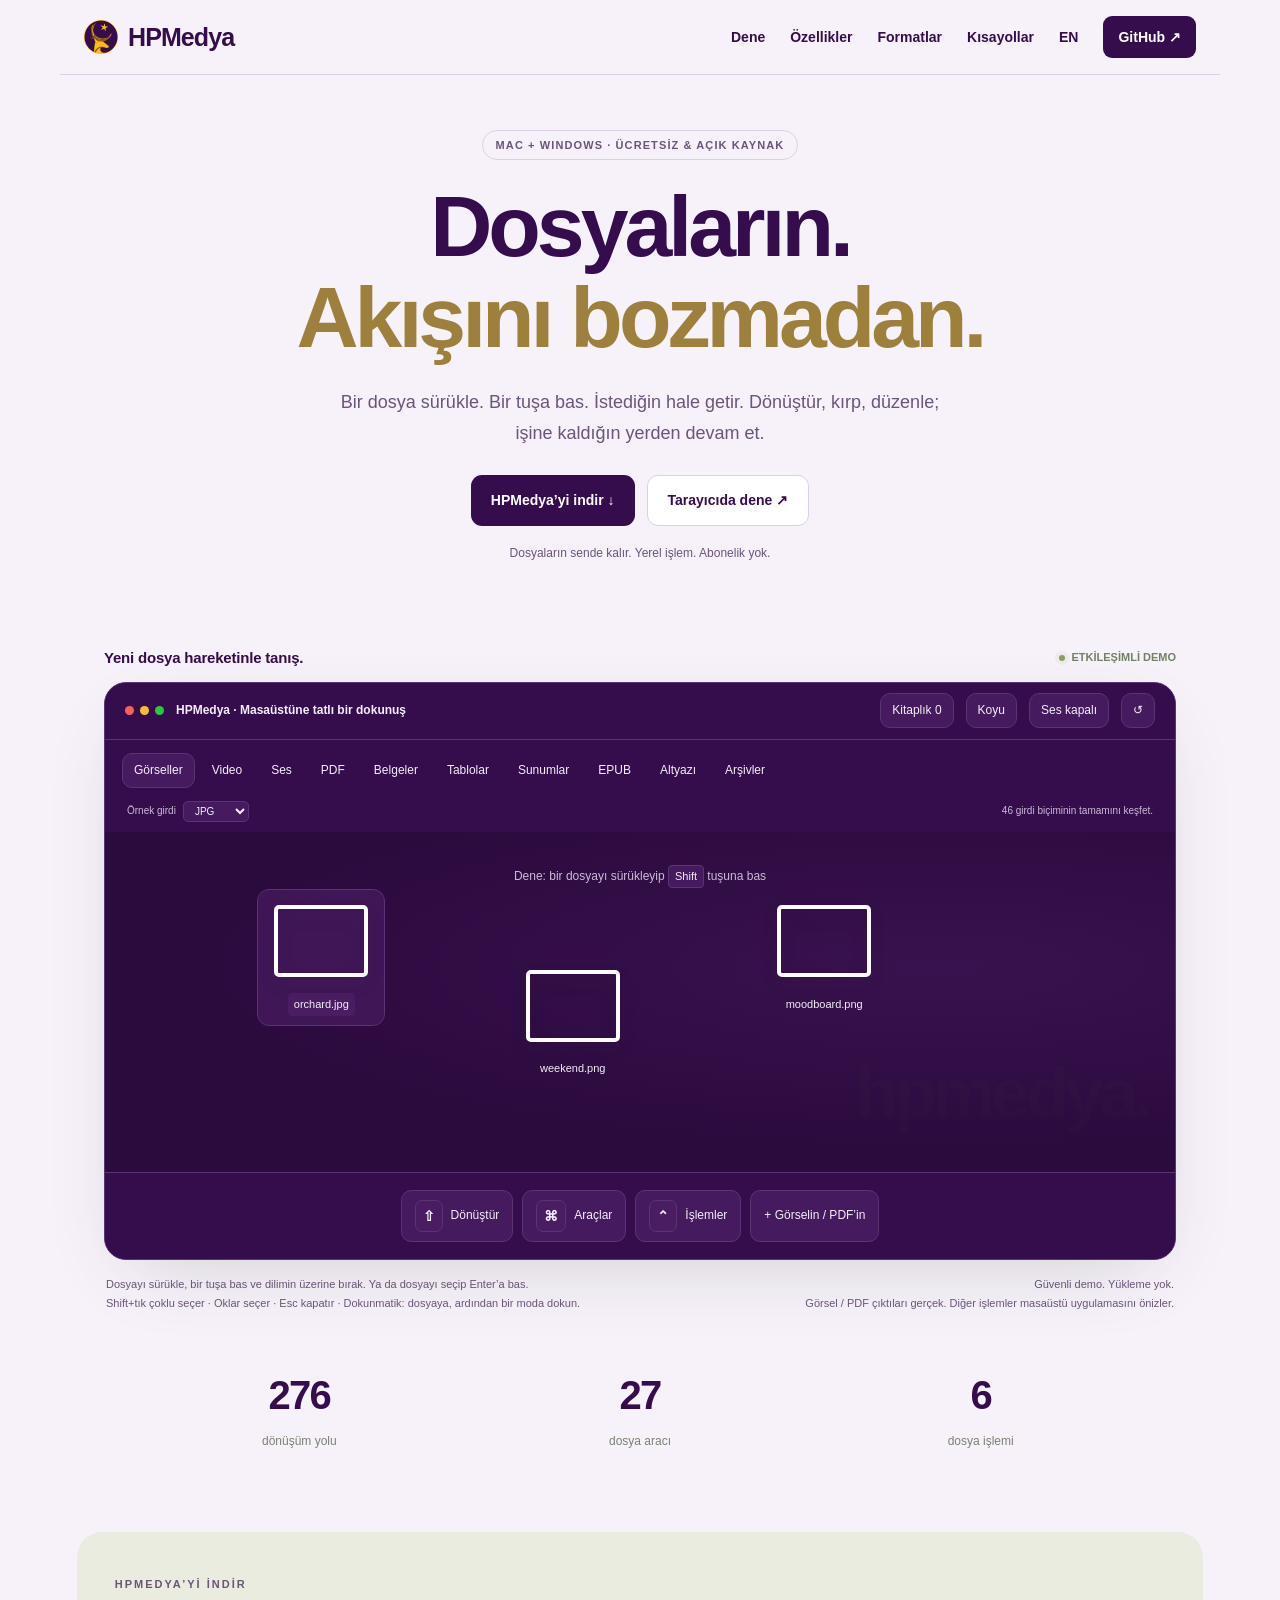
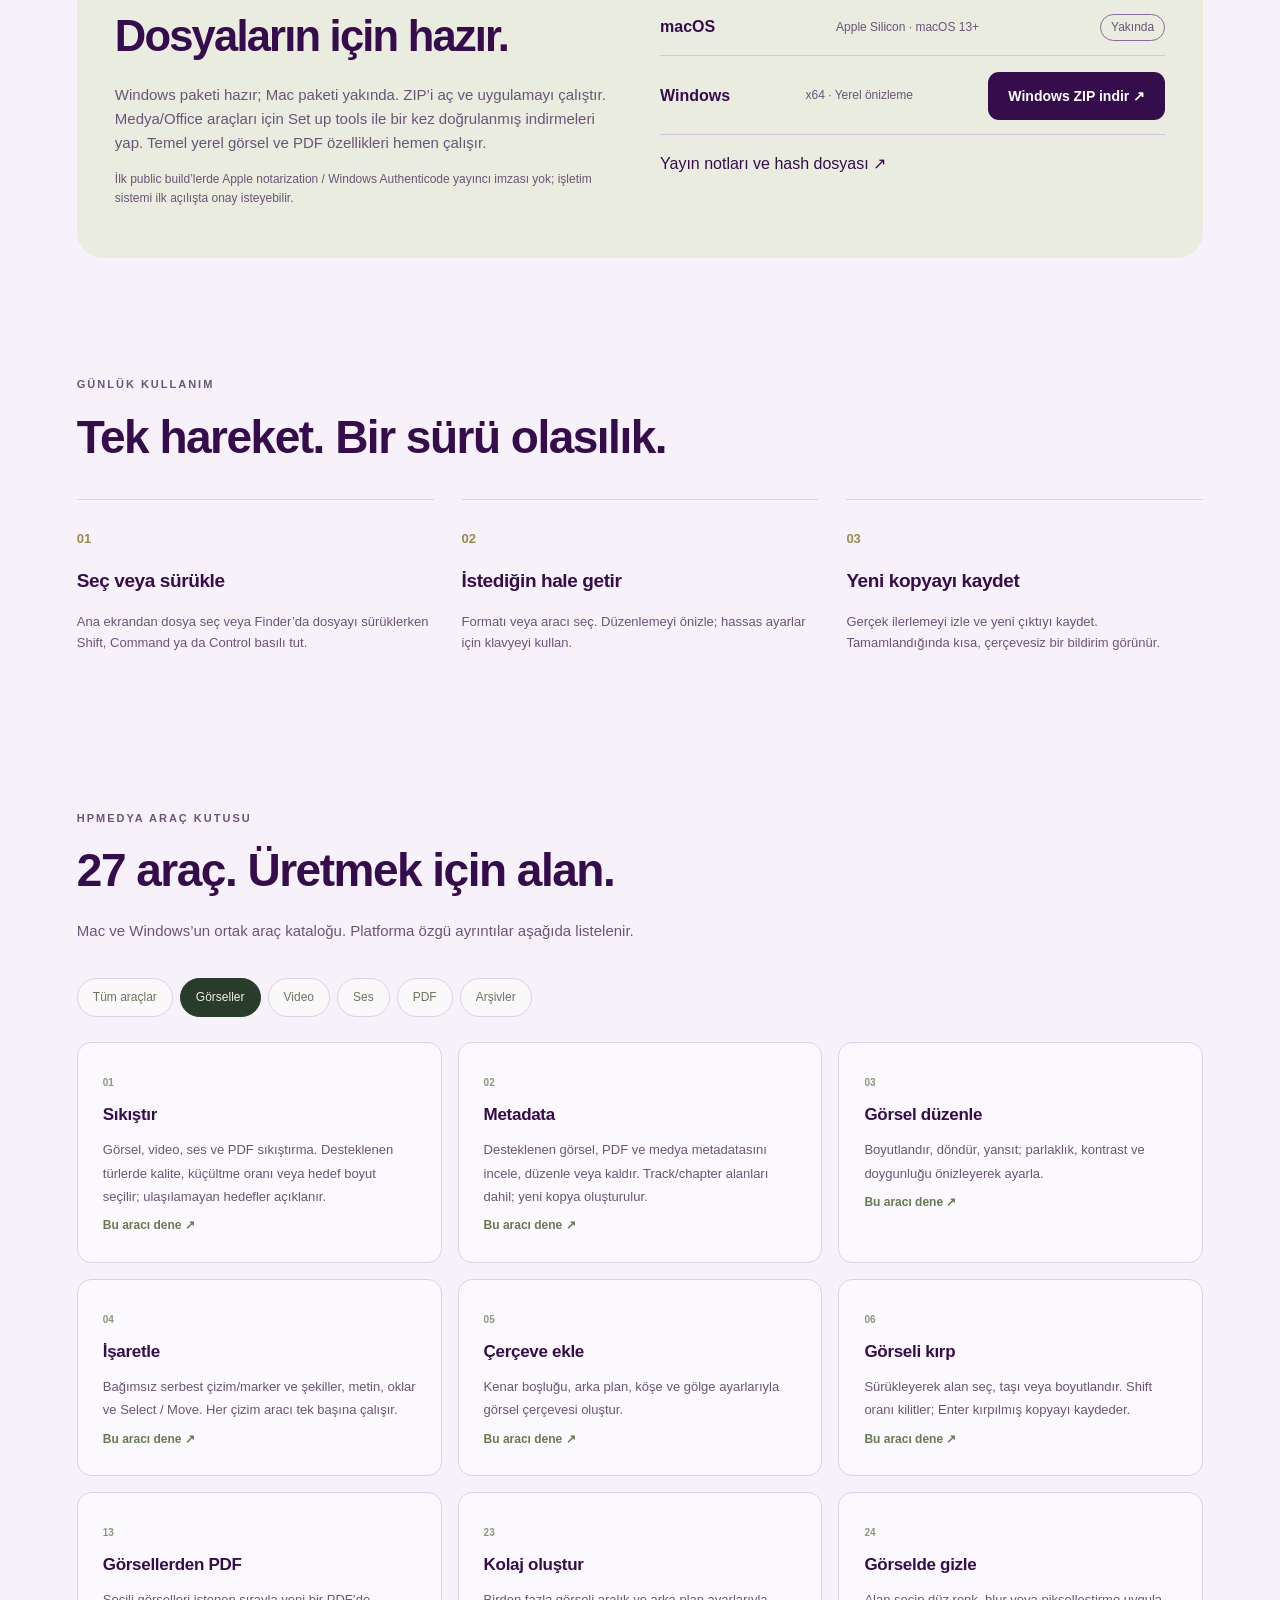
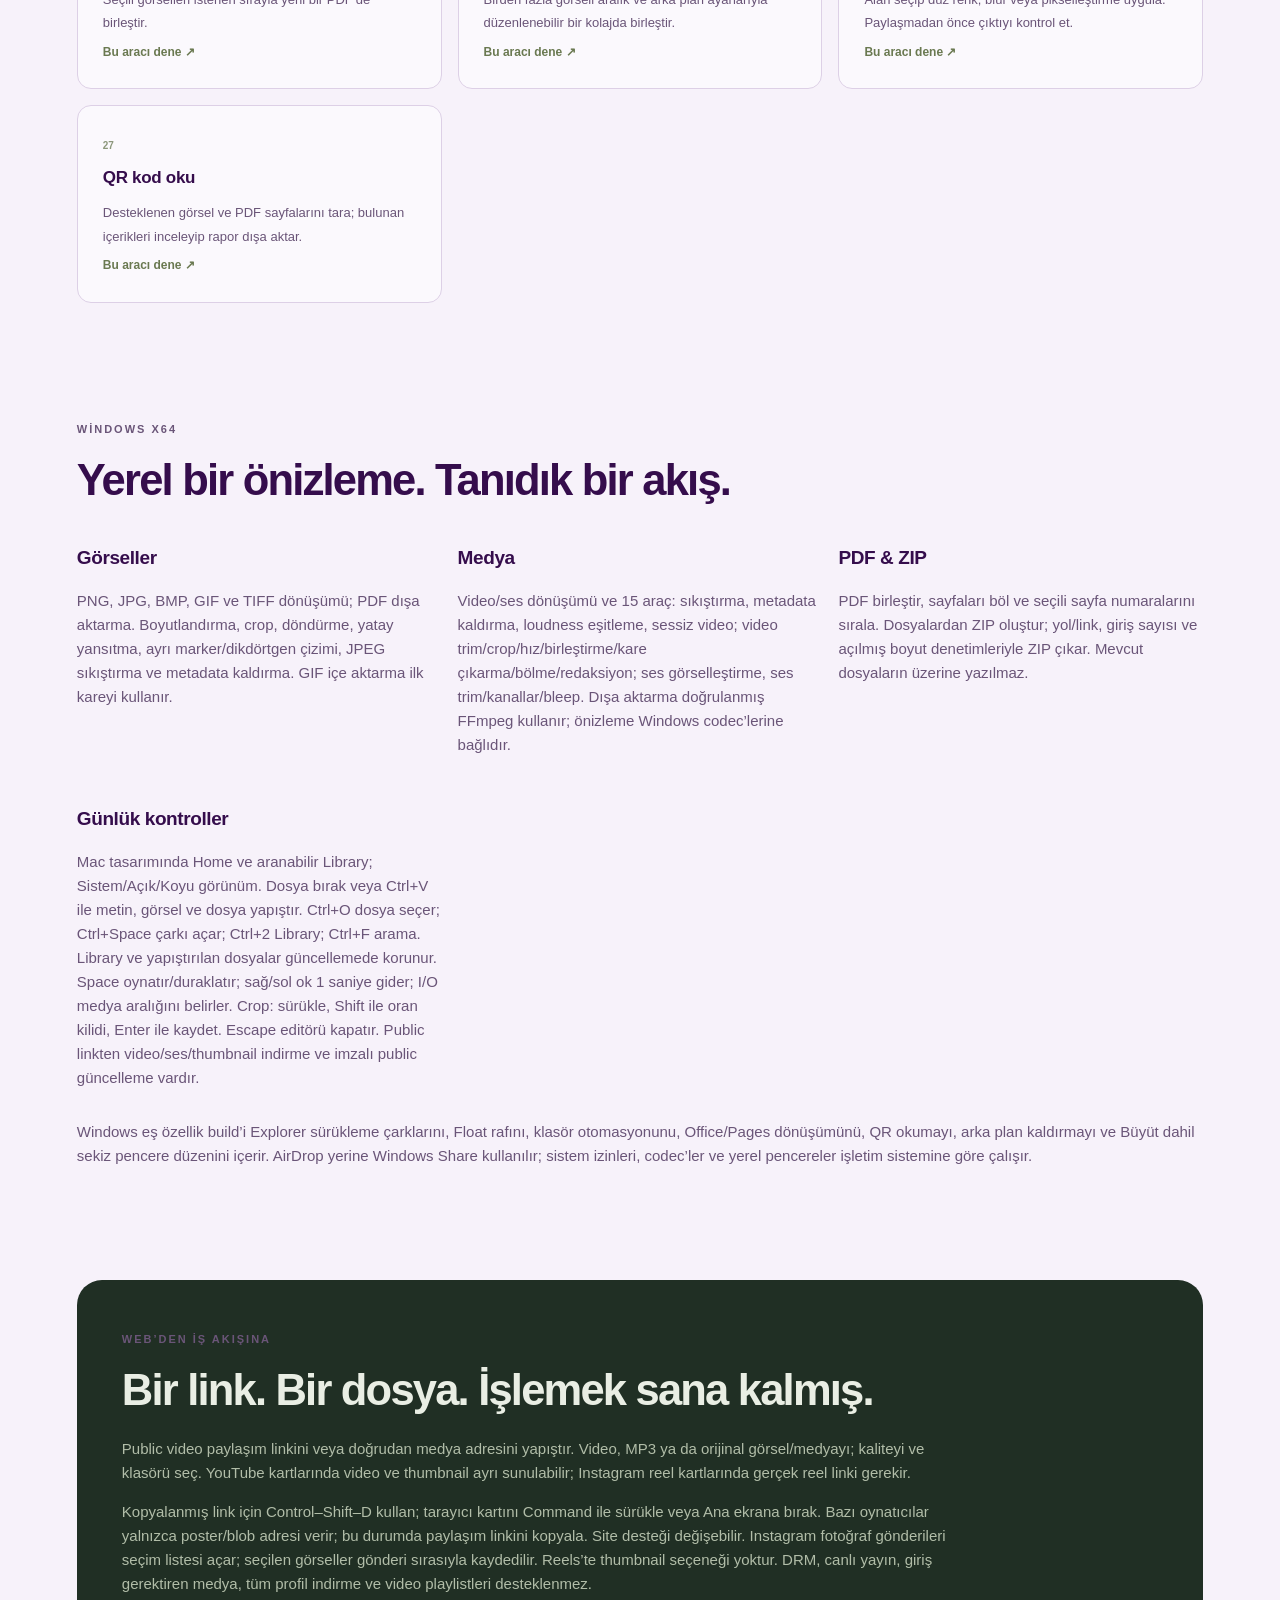
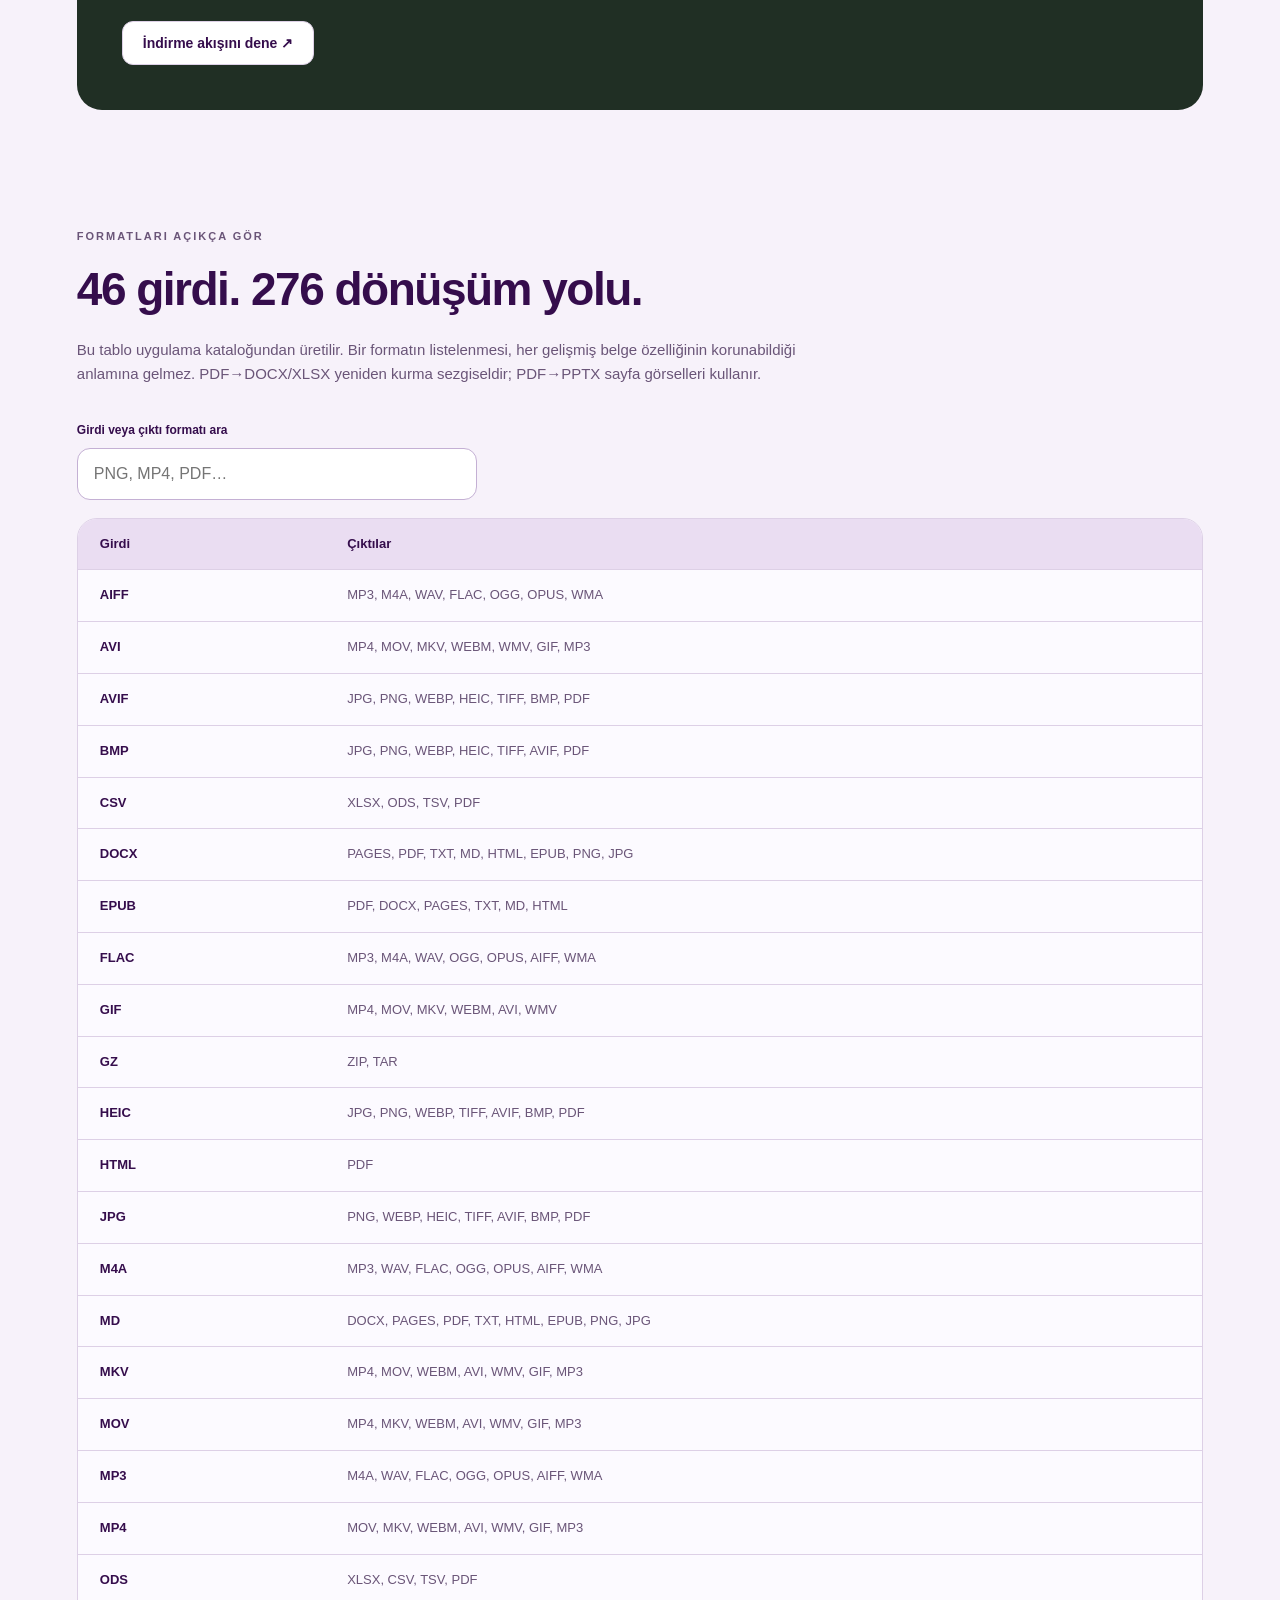
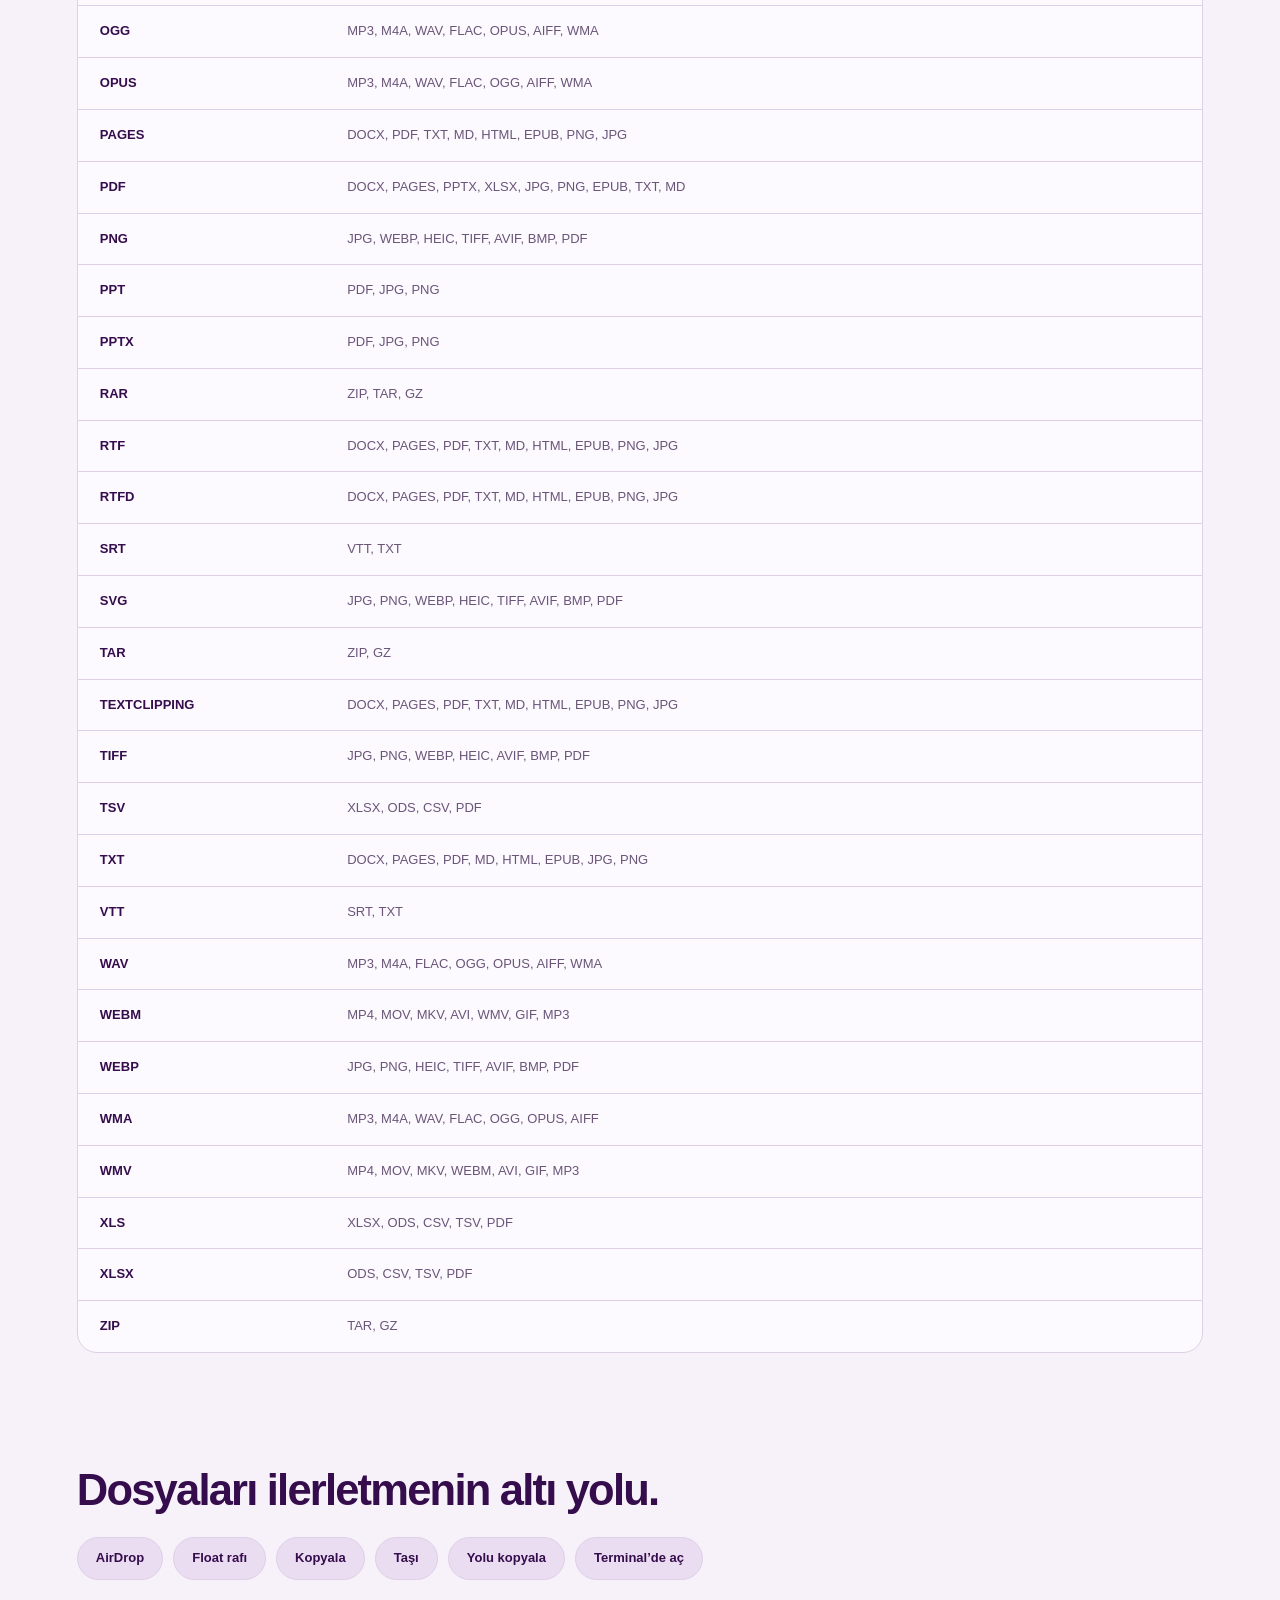
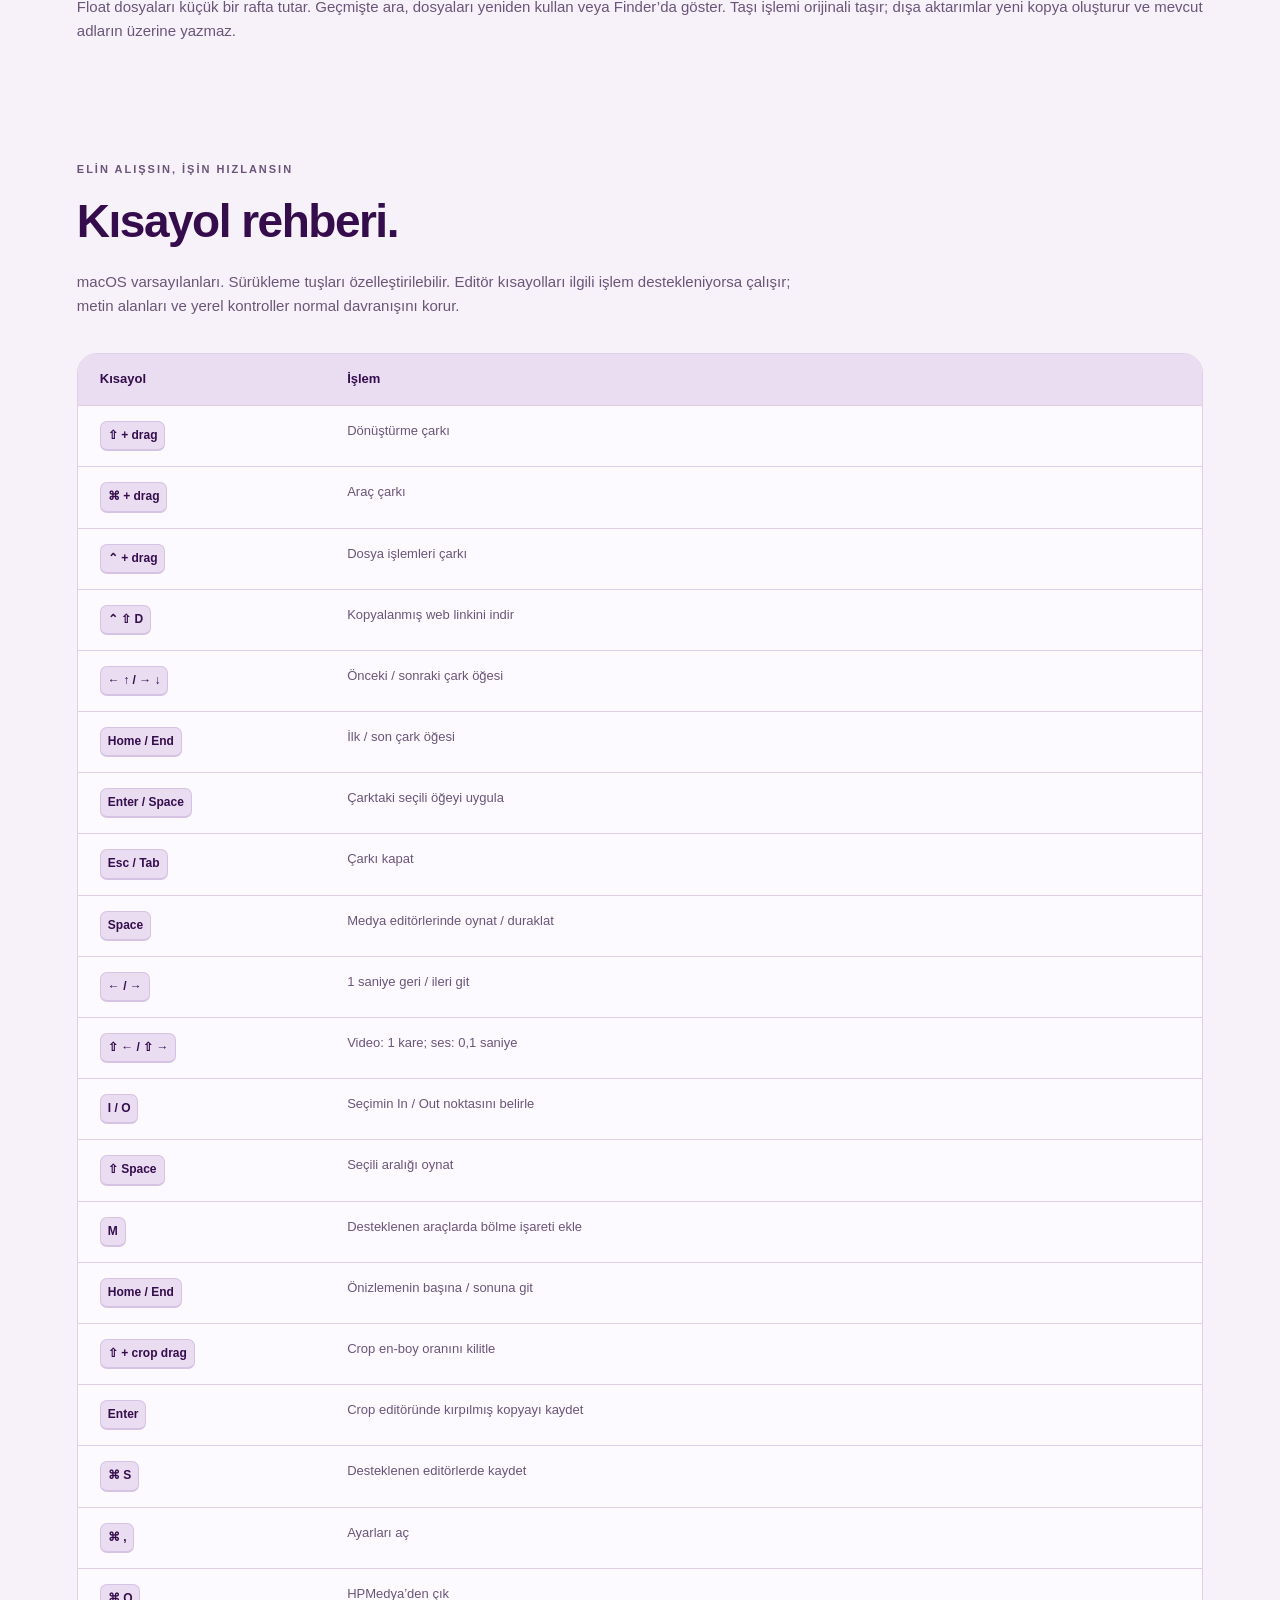
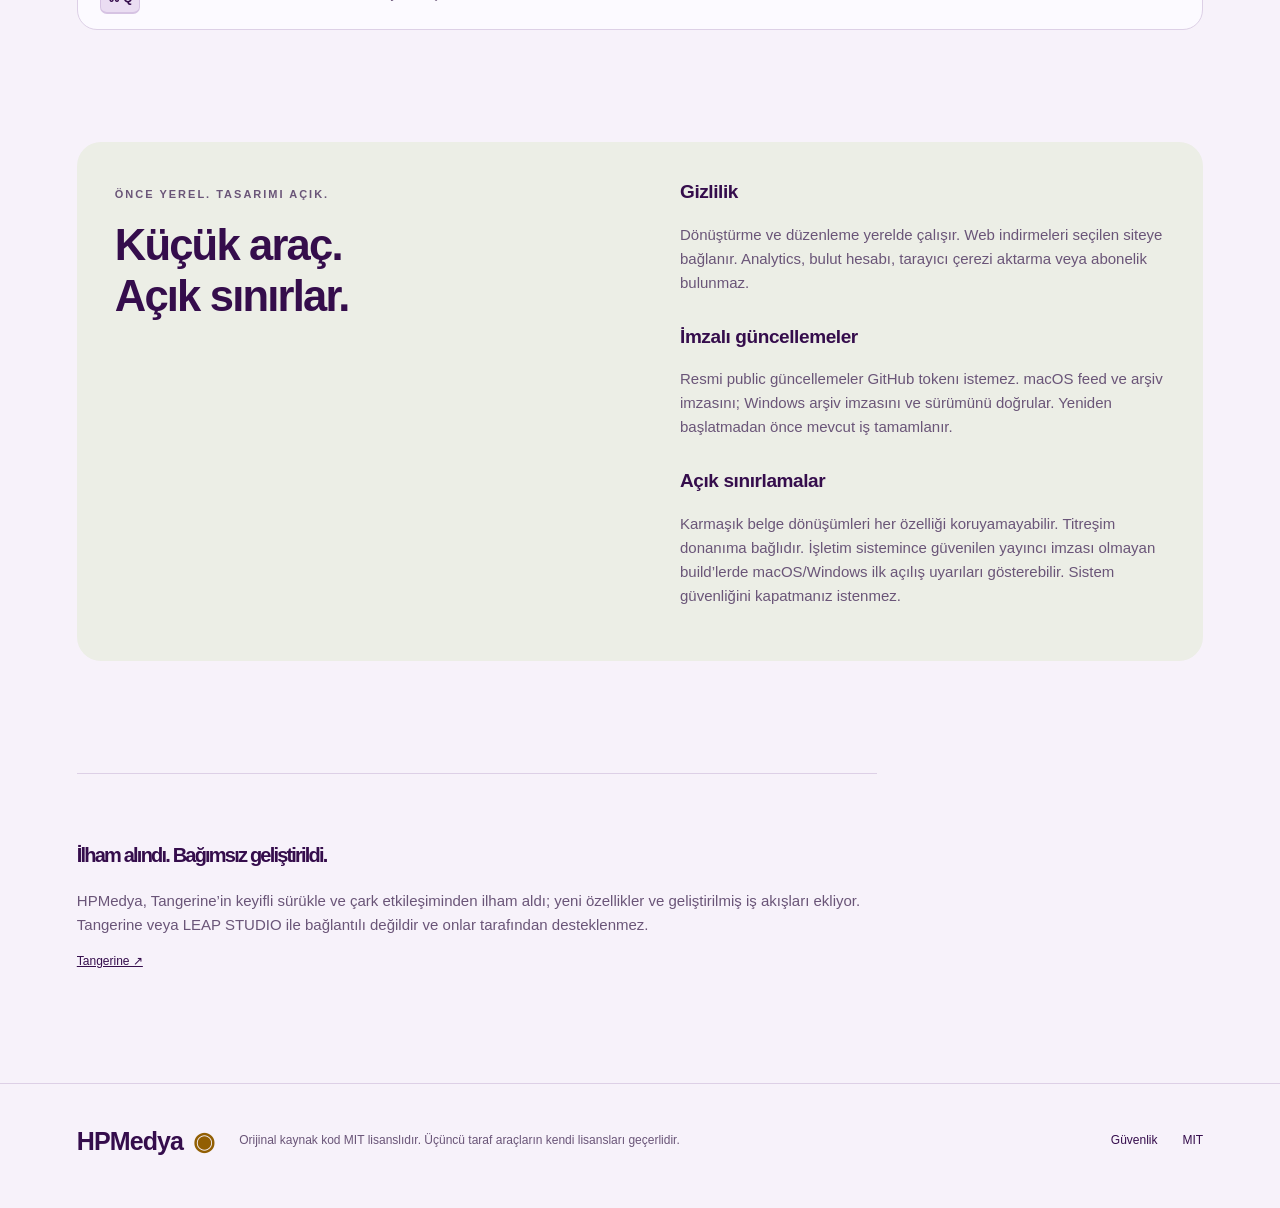
==== commit fce98401: "İndirme bağlantılarını düzelt macOS paketi henüz hazır olmadığından macOS indirme bağlantısı kaldırı" ====
--- a/docs/tr/index.html
+++ b/docs/tr/index.html
@@ -8,7 +8,7 @@
 <section id="playground" aria-label="Etkileşimli HPMedya demosu"><div class="live-loading">Demo masaüstün hazırlanıyor…</div><noscript><p class="demo-noscript">Etkileşimli demo için JavaScript’i aç. Aşağıdaki gerçek kullanım kaydını da izleyebilirsin.</p></noscript></section>
 <div class="demo-stats"><div><strong>276</strong><span>dönüşüm yolu</span></div><div><strong>27</strong><span>dosya aracı</span></div><div><strong>6</strong><span>dosya işlemi</span></div></div>
 
-<section class="status" id="download"><div><span class="eyebrow">HPMedya’yi indir</span><h2>Dosyaların için hazır.</h2><p>Resmi Mac ve Windows paketleri hazır. ZIP’i aç ve uygulamayı çalıştır. Medya/Office araçları için Set up tools ile bir kez doğrulanmış indirmeleri yap. Temel yerel görsel ve PDF özellikleri hemen çalışır.</p><p class="subtle">İlk public build’lerde Apple notarization / Windows Authenticode yayıncı imzası yok; işletim sistemi ilk açılışta onay isteyebilir.</p></div><div class="platforms"><div><strong>macOS</strong><span>Apple Silicon · macOS 13+</span><a class="button primary" href="https://github.com/gencturkler/hur-medya/releases/latest/download/HPMedya-macOS-arm64.zip">Mac ZIP indir ↗</a></div><div><strong>Windows</strong><span>x64 · Yerel önizleme</span><a class="button secondary" href="https://github.com/gencturkler/hur-medya/releases/latest/download/HPMedya-Windows-x64.zip">Windows ZIP indir ↗</a></div><a href="https://github.com/gencturkler/hur-medya/releases/latest">Yayın notları ve hash dosyası ↗</a></div></section>
+<section class="status" id="download"><div><span class="eyebrow">HPMedya’yi indir</span><h2>Dosyaların için hazır.</h2><p>Windows paketi hazır; Mac paketi yakında. ZIP’i aç ve uygulamayı çalıştır. Medya/Office araçları için Set up tools ile bir kez doğrulanmış indirmeleri yap. Temel yerel görsel ve PDF özellikleri hemen çalışır.</p><p class="subtle">İlk public build’lerde Apple notarization / Windows Authenticode yayıncı imzası yok; işletim sistemi ilk açılışta onay isteyebilir.</p></div><div class="platforms"><div><strong>macOS</strong><span>Apple Silicon · macOS 13+</span><span class="pill">Yakında</span></div><div><strong>Windows</strong><span>x64 · Yerel önizleme</span><a class="button primary" href="https://github.com/gencturkler/hur-medya/releases/latest/download/HPMedya-Windows-x64.zip">Windows ZIP indir ↗</a></div><a href="https://github.com/gencturkler/hur-medya/releases/latest">Yayın notları ve hash dosyası ↗</a></div></section>
 <section class="flow"><div class="section-heading"><span class="eyebrow">Günlük kullanım</span><h2>Tek hareket. Bir sürü olasılık.</h2></div><div class="flow-grid"><article><b>01</b><h3>Seç veya sürükle</h3><p>Ana ekrandan dosya seç veya Finder’da dosyayı sürüklerken Shift, Command ya da Control basılı tut.</p></article><article><b>02</b><h3>İstediğin hale getir</h3><p>Formatı veya aracı seç. Düzenlemeyi önizle; hassas ayarlar için klavyeyi kullan.</p></article><article><b>03</b><h3>Yeni kopyayı kaydet</h3><p>Gerçek ilerlemeyi izle ve yeni çıktıyı kaydet. Tamamlandığında kısa, çerçevesiz bir bildirim görünür.</p></article></div></section>
 <section id="features"><div class="section-heading"><span class="eyebrow">HPMedya araç kutusu</span><h2>27 araç. Üretmek için alan.</h2><p>Mac ve Windows’un ortak araç kataloğu. Platforma özgü ayrıntılar aşağıda listelenir.</p></div><div class="tool-grid"><article class="tool"><span class="tool-number">01</span><h3>Sıkıştır</h3><p>Görsel, video, ses ve PDF sıkıştırma. Desteklenen türlerde kalite, küçültme oranı veya hedef boyut seçilir; ulaşılamayan hedefler açıklanır.</p><button class="try-tool" data-try-tool="compress">Bu aracı dene ↗</button></article><article class="tool"><span class="tool-number">02</span><h3>Metadata</h3><p>Desteklenen görsel, PDF ve medya metadatasını incele, düzenle veya kaldır. Track/chapter alanları dahil; yeni kopya oluşturulur.</p><button class="try-tool" data-try-tool="removeMetadata">Bu aracı dene ↗</button></article><article class="tool"><span class="tool-number">03</span><h3>Görsel düzenle</h3><p>Boyutlandır, döndür, yansıt; parlaklık, kontrast ve doygunluğu önizleyerek ayarla.</p><button class="try-tool" data-try-tool="editImage">Bu aracı dene ↗</button></article><article class="tool"><span class="tool-number">04</span><h3>İşaretle</h3><p>Bağımsız serbest çizim/marker ve şekiller, metin, oklar ve Select / Move. Her çizim aracı tek başına çalışır.</p><button class="try-tool" data-try-tool="annotateImage">Bu aracı dene ↗</button></article><article class="tool"><span class="tool-number">05</span><h3>Çerçeve ekle</h3><p>Kenar boşluğu, arka plan, köşe ve gölge ayarlarıyla görsel çerçevesi oluştur.</p><button class="try-tool" data-try-tool="frameImage">Bu aracı dene ↗</button></article><article class="tool"><span class="tool-number">06</span><h3>Görseli kırp</h3><p>Sürükleyerek alan seç, taşı veya boyutlandır. Shift oranı kilitler; Enter kırpılmış kopyayı kaydeder.</p><button class="try-tool" data-try-tool="cropImage">Bu aracı dene ↗</button></article><article class="tool"><span class="tool-number">07</span><h3>Ses seviyesini eşitle</h3><p>Önce ses yüksekliği analiz edilir; hedef loudness, aralık ve true-peak değerleriyle kopya kaydedilir.</p><button class="try-tool" data-try-tool="normalizeAudio">Bu aracı dene ↗</button></article><article class="tool"><span class="tool-number">08</span><h3>Video sesini kaldır</h3><p>Video akışını koruyarak sessiz bir kopya oluştur.</p><button class="try-tool" data-try-tool="muteVideo">Bu aracı dene ↗</button></article><article class="tool"><span class="tool-number">09</span><h3>Video kırp</h3><p>Önizle, In/Out tutamaçlarını sürükle, seçimi taşı ve aralığı dışa aktar. Klavyeyle oynatma, gezinme ve I/O kesimi kolaylaştırır.</p><button class="try-tool" data-try-tool="trimVideo">Bu aracı dene ↗</button></article><article class="tool"><span class="tool-number">10</span><h3>PDF böl</h3><p>Sayfa aralıklarını ve dosya başına sayfa sayısını seçerek PDF’yi tek tek veya gruplar halinde böl.</p><button class="try-tool" data-try-tool="splitPDF">Bu aracı dene ↗</button></article><article class="tool"><span class="tool-number">11</span><h3>PDF düzenle</h3><p>Sayfaları sırala, çıkar ve döndür. Eşit genişlik seçeneği, belge özelliklerinin güvenle korunabildiği dosyalarda kullanılır.</p><button class="try-tool" data-try-tool="organizePDF">Bu aracı dene ↗</button></article><article class="tool"><span class="tool-number">12</span><h3>Arşiv aç</h3><p>ZIP, TAR, GZIP ve RAR arşivlerini yeni klasöre çıkar. Yol ve link denetimleri klasör dışına yazmayı engeller.</p><button class="try-tool" data-try-tool="extractArchive">Bu aracı dene ↗</button></article><article class="tool"><span class="tool-number">13</span><h3>Görsellerden PDF</h3><p>Seçili görselleri istenen sırayla yeni bir PDF’de birleştir.</p><button class="try-tool" data-try-tool="createPDF">Bu aracı dene ↗</button></article><article class="tool"><span class="tool-number">14</span><h3>PDF birleştir</h3><p>Birden fazla PDF’yi desteklenen sayfa içeriği ve gezinme özellikleri korunarak birleştir; orijinaller değişmez.</p><button class="try-tool" data-try-tool="mergePDF">Bu aracı dene ↗</button></article><article class="tool"><span class="tool-number">15</span><h3>Video alanını kırp</h3><p>Video önizlemesinde alan seç. Sürükle, boyutlandır; Shift ile oranı kilitle, Enter ile kopyayı dışa aktar.</p><button class="try-tool" data-try-tool="cropVideo">Bu aracı dene ↗</button></article><article class="tool"><span class="tool-number">16</span><h3>Video hızını değiştir</h3><p>Önizleme kontrolleriyle video hızını ve buna eşlik eden ses temposunu değiştir.</p><button class="try-tool" data-try-tool="changeVideoSpeed">Bu aracı dene ↗</button></article><article class="tool"><span class="tool-number">17</span><h3>Videoları birleştir</h3><p>Klipleri sırayla birleştir; boyut, kare hızı ve ses düzeni tutarlı bir çıktıya uyarlanır.</p><button class="try-tool" data-try-tool="joinVideos">Bu aracı dene ↗</button></article><article class="tool"><span class="tool-number">18</span><h3>Videodan kare al</h3><p>Zaman noktalarını seçip kareleri yeni PNG dosyaları olarak kaydet.</p><button class="try-tool" data-try-tool="videoSnapshots">Bu aracı dene ↗</button></article><article class="tool"><span class="tool-number">19</span><h3>Video böl</h3><p>İşaretlerden, eşit klip sayısından veya aralıklardan böl. İstenmeyen parçaları çıkar; kalanları ayrı veya birleşik kaydet.</p><button class="try-tool" data-try-tool="splitVideo">Bu aracı dene ↗</button></article><article class="tool"><span class="tool-number">20</span><h3>Sesten video</h3><p>Ses dosyasından waveform, spektrum, frekans çubukları veya sabit görselle video oluştur.</p><button class="try-tool" data-try-tool="audioToVideo">Bu aracı dene ↗</button></article><article class="tool"><span class="tool-number">21</span><h3>Ses kırp</h3><p>Waveform önizleme, In/Out tutamaçları ve seçili aralığı oynatma. İsteğe bağlı sessizlik kesme ve klavyeyle gezinme.</p><button class="try-tool" data-try-tool="trimAudio">Bu aracı dene ↗</button></article><article class="tool"><span class="tool-number">22</span><h3>Ses kanalları</h3><p>Mono/stereo dönüşümü yap, sol/sağ seviyelerini ayarla ve kanalları önizle.</p><button class="try-tool" data-try-tool="audioChannels">Bu aracı dene ↗</button></article><article class="tool"><span class="tool-number">23</span><h3>Kolaj oluştur</h3><p>Birden fazla görseli aralık ve arka plan ayarlarıyla düzenlenebilir bir kolajda birleştir.</p><button class="try-tool" data-try-tool="createCollage">Bu aracı dene ↗</button></article><article class="tool"><span class="tool-number">24</span><h3>Görselde gizle</h3><p>Alan seçip düz renk, blur veya pikselleştirme uygula. Paylaşmadan önce çıktıyı kontrol et.</p><button class="try-tool" data-try-tool="redactImage">Bu aracı dene ↗</button></article><article class="tool"><span class="tool-number">25</span><h3>Videoda gizle</h3><p>Düz renk, blur veya pikselleştirme için dikdörtgen alanlar ve zaman aralıkları seç.</p><button class="try-tool" data-try-tool="redactVideo">Bu aracı dene ↗</button></article><article class="tool"><span class="tool-number">26</span><h3>Seste gizle</h3><p>Bleep veya sessizlikle değiştirilecek aralıkları seç; sesin geri kalanı korunur.</p><button class="try-tool" data-try-tool="redactAudio">Bu aracı dene ↗</button></article><article class="tool"><span class="tool-number">27</span><h3>QR kod oku</h3><p>Desteklenen görsel ve PDF sayfalarını tara; bulunan içerikleri inceleyip rapor dışa aktar.</p><button class="try-tool" data-try-tool="readQRCode">Bu aracı dene ↗</button></article></div></section>
 <section id="windows" class="actions"><span class="eyebrow">Windows x64</span><h2>Yerel bir önizleme. Tanıdık bir akış.</h2><div class="tool-grid"><article><h3>Görseller</h3><p>PNG, JPG, BMP, GIF ve TIFF dönüşümü; PDF dışa aktarma. Boyutlandırma, crop, döndürme, yatay yansıtma, ayrı marker/dikdörtgen çizimi, JPEG sıkıştırma ve metadata kaldırma. GIF içe aktarma ilk kareyi kullanır.</p></article><article><h3>Medya</h3><p>Video/ses dönüşümü ve 15 araç: sıkıştırma, metadata kaldırma, loudness eşitleme, sessiz video; video trim/crop/hız/birleştirme/kare çıkarma/bölme/redaksiyon; ses görselleştirme, ses trim/kanallar/bleep. Dışa aktarma doğrulanmış FFmpeg kullanır; önizleme Windows codec’lerine bağlıdır.</p></article><article><h3>PDF & ZIP</h3><p>PDF birleştir, sayfaları böl ve seçili sayfa numaralarını sırala. Dosyalardan ZIP oluştur; yol/link, giriş sayısı ve açılmış boyut denetimleriyle ZIP çıkar. Mevcut dosyaların üzerine yazılmaz.</p></article><article><h3>Günlük kontroller</h3><p>Mac tasarımında Home ve aranabilir Library; Sistem/Açık/Koyu görünüm. Dosya bırak veya Ctrl+V ile metin, görsel ve dosya yapıştır. Ctrl+O dosya seçer; Ctrl+Space çarkı açar; Ctrl+2 Library; Ctrl+F arama. Library ve yapıştırılan dosyalar güncellemede korunur. Space oynatır/duraklatır; sağ/sol ok 1 saniye gider; I/O medya aralığını belirler. Crop: sürükle, Shift ile oran kilidi, Enter ile kaydet. Escape editörü kapatır. Public linkten video/ses/thumbnail indirme ve imzalı public güncelleme vardır.</p></article></div><p>Windows eş özellik build’i Explorer sürükleme çarklarını, Float rafını, klasör otomasyonunu, Office/Pages dönüşümünü, QR okumayı, arka plan kaldırmayı ve Büyüt dahil sekiz pencere düzenini içerir. AirDrop yerine Windows Share kullanılır; sistem izinleri, codec’ler ve yerel pencereler işletim sistemine göre çalışır.</p></section>
